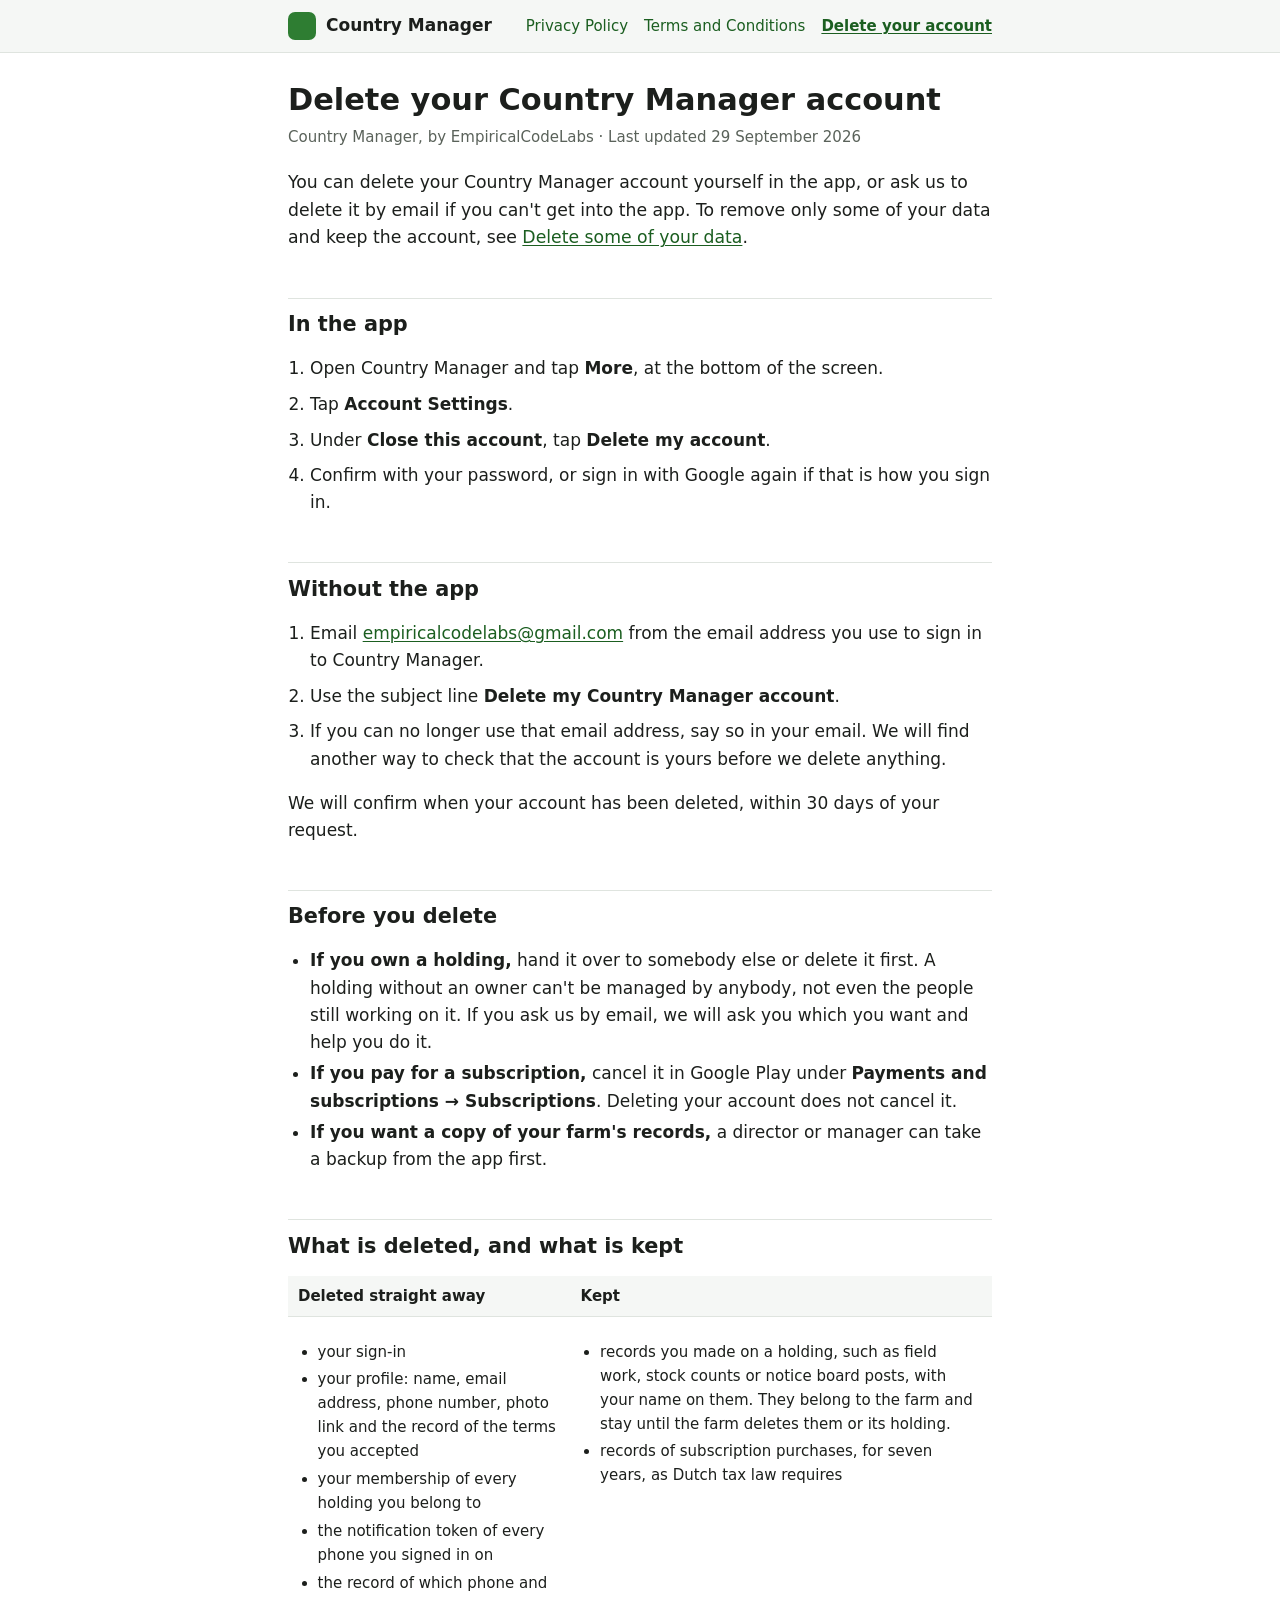
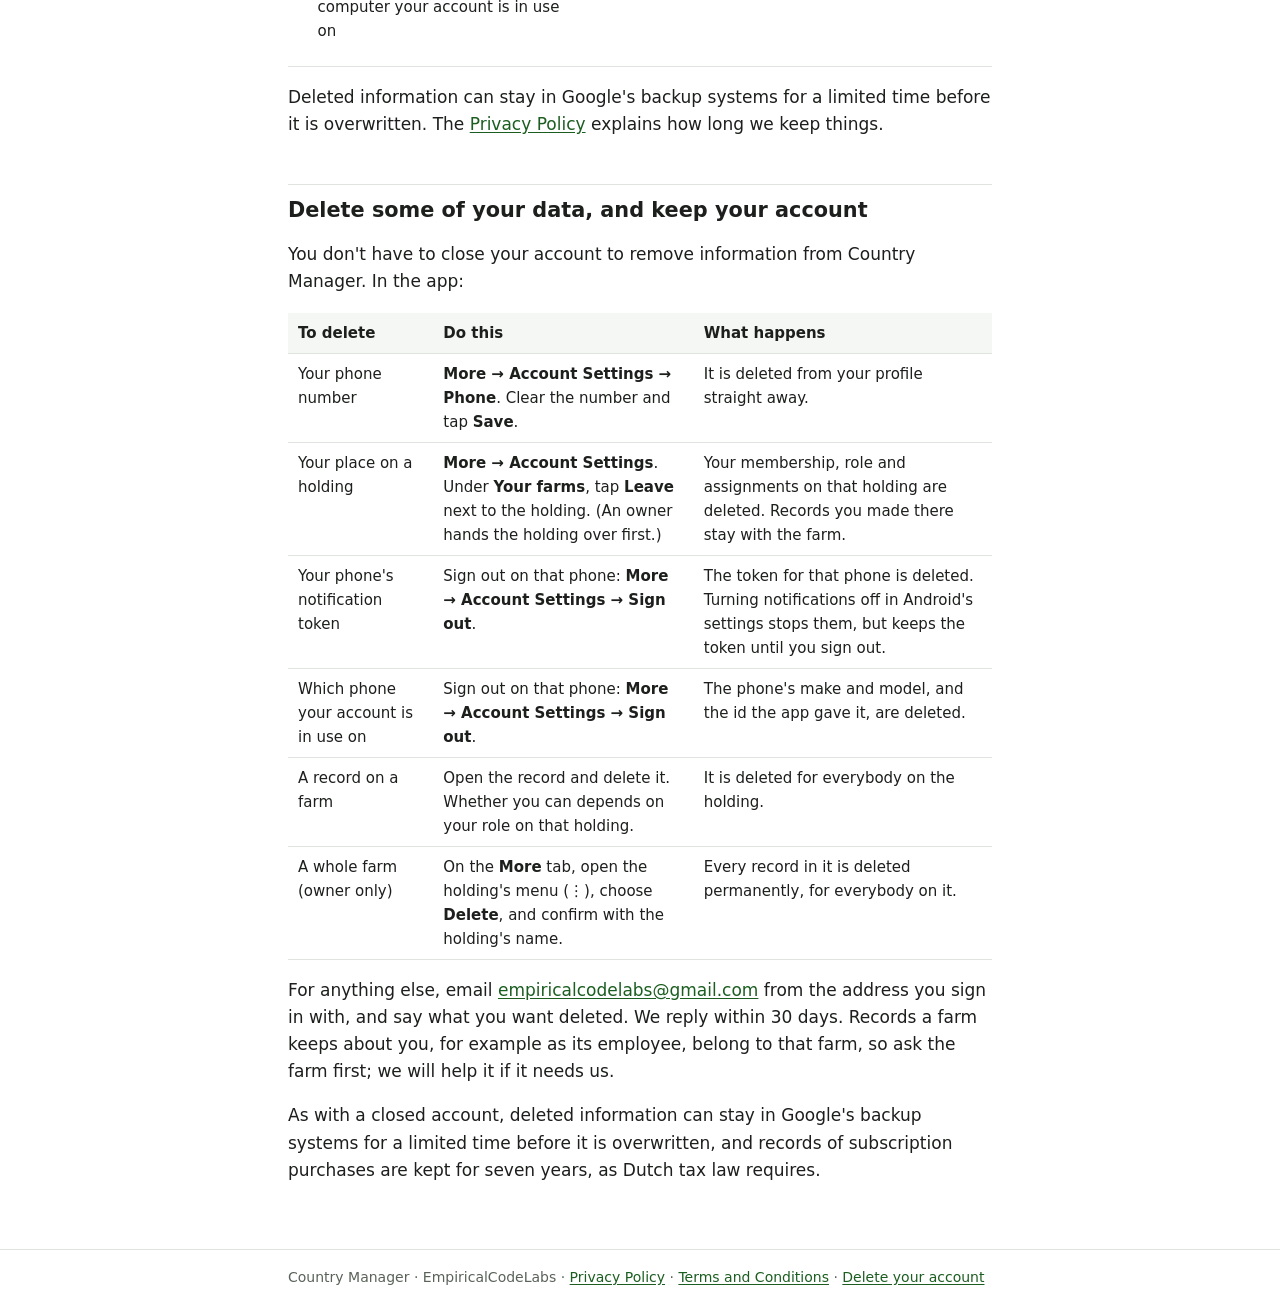
==== delete-account.html @ b35186d5 "One phone at a time: what is kept about the phone Privacy Policy (still Version 2026-09-29, which no" ====
<!doctype html>
<html lang="en-ZA">
<head>
  <meta charset="utf-8">
  <meta name="viewport" content="width=device-width, initial-scale=1">
  <title>Delete Country Manager Account</title>
  <meta name="description" content="How to delete your Country Manager account, or only some of your data, in the app or by email, and what is deleted and what is kept.">
  <link rel="stylesheet" href="style.css">
</head>
<body>

<header class="site-header">
  <div class="inner">
    <a class="brand" href="index.html"><span class="brand-mark" aria-hidden="true"></span>Country Manager</a>
    <nav class="site-nav" aria-label="Legal pages">
      <a href="privacy.html">Privacy Policy</a>
      <a href="terms.html">Terms and Conditions</a>
      <a href="delete-account.html" aria-current="page">Delete your account</a>
    </nav>
  </div>
</header>

<main>
  <h1>Delete your Country Manager account</h1>
  <p class="meta">Country Manager, by EmpiricalCodeLabs &middot; Last updated 29 September 2026</p>

  <p class="lede">You can delete your Country Manager account yourself in the app, or ask us to
  delete it by email if you can't get into the app. To remove only some of your data and keep
  the account, see <a href="#some-data">Delete some of your data</a>.</p>

  <h2 id="in-app">In the app</h2>
  <ol class="steps">
    <li>Open Country Manager and tap <strong>More</strong>, at the bottom of the screen.</li>
    <li>Tap <strong>Account Settings</strong>.</li>
    <li>Under <strong>Close this account</strong>, tap <strong>Delete my account</strong>.</li>
    <li>Confirm with your password, or sign in with Google again if that is how you sign in.</li>
  </ol>

  <h2 id="by-email">Without the app</h2>
  <ol class="steps">
    <li>Email <a href="mailto:empiricalcodelabs@gmail.com?subject=Delete%20my%20Country%20Manager%20account">empiricalcodelabs@gmail.com</a>
      from the email address you use to sign in to Country Manager.</li>
    <li>Use the subject line <strong>Delete my Country Manager account</strong>.</li>
    <li>If you can no longer use that email address, say so in your email. We will find another way
      to check that the account is yours before we delete anything.</li>
  </ol>
  <p>We will confirm when your account has been deleted, within 30 days of your request.</p>

  <h2 id="before">Before you delete</h2>
  <ul>
    <li><strong>If you own a holding,</strong> hand it over to somebody else or delete it first. A
      holding without an owner can't be managed by anybody, not even the people still working on
      it. If you ask us by email, we will ask you which you want and help you do it.</li>
    <li><strong>If you pay for a subscription,</strong> cancel it in Google Play under
      <strong>Payments and subscriptions &rarr; Subscriptions</strong>. Deleting your account does
      not cancel it.</li>
    <li><strong>If you want a copy of your farm's records,</strong> a director or manager can take a
      backup from the app first.</li>
  </ul>

  <h2 id="what">What is deleted, and what is kept</h2>
  <div class="table-wrap">
    <table>
      <thead><tr><th>Deleted straight away</th><th>Kept</th></tr></thead>
      <tbody>
        <tr>
          <td>
            <ul>
              <li>your sign-in</li>
              <li>your profile: name, email address, phone number, photo link and the record of
                the terms you accepted</li>
              <li>your membership of every holding you belong to</li>
              <li>the notification token of every phone you signed in on</li>
              <li>the record of which phone and computer your account is in use on</li>
            </ul>
          </td>
          <td>
            <ul>
              <li>records you made on a holding, such as field work, stock counts or notice board
                posts, with your name on them. They belong to the farm and stay until the farm
                deletes them or its holding.</li>
              <li>records of subscription purchases, for seven years, as Dutch tax law
                requires</li>
            </ul>
          </td>
        </tr>
      </tbody>
    </table>
  </div>
  <p>Deleted information can stay in Google's backup systems for a limited time before it is
  overwritten. The <a href="privacy.html#keep">Privacy Policy</a> explains how long we keep
  things.</p>

  <h2 id="some-data">Delete some of your data, and keep your account</h2>
  <p>You don't have to close your account to remove information from Country Manager. In the app:</p>
  <div class="table-wrap">
    <table>
      <thead><tr><th>To delete</th><th>Do this</th><th>What happens</th></tr></thead>
      <tbody>
        <tr>
          <td>Your phone number</td>
          <td><strong>More &rarr; Account Settings &rarr; Phone</strong>. Clear the number and tap
            <strong>Save</strong>.</td>
          <td>It is deleted from your profile straight away.</td>
        </tr>
        <tr>
          <td>Your place on a holding</td>
          <td><strong>More &rarr; Account Settings</strong>. Under <strong>Your farms</strong>, tap
            <strong>Leave</strong> next to the holding. (An owner hands the holding over first.)</td>
          <td>Your membership, role and assignments on that holding are deleted. Records you made
            there stay with the farm.</td>
        </tr>
        <tr>
          <td>Your phone's notification token</td>
          <td>Sign out on that phone: <strong>More &rarr; Account Settings &rarr; Sign
            out</strong>.</td>
          <td>The token for that phone is deleted. Turning notifications off in Android's settings
            stops them, but keeps the token until you sign out.</td>
        </tr>
        <tr>
          <td>Which phone your account is in use on</td>
          <td>Sign out on that phone: <strong>More &rarr; Account Settings &rarr; Sign
            out</strong>.</td>
          <td>The phone's make and model, and the id the app gave it, are deleted.</td>
        </tr>
        <tr>
          <td>A record on a farm</td>
          <td>Open the record and delete it. Whether you can depends on your role on that
            holding.</td>
          <td>It is deleted for everybody on the holding.</td>
        </tr>
        <tr>
          <td id="farm">A whole farm (owner only)</td>
          <td>On the <strong>More</strong> tab, open the holding's menu (&#8942;), choose
            <strong>Delete</strong>, and confirm with the holding's name.</td>
          <td>Every record in it is deleted permanently, for everybody on it.</td>
        </tr>
      </tbody>
    </table>
  </div>
  <p>For anything else, email
  <a href="mailto:empiricalcodelabs@gmail.com?subject=Delete%20some%20of%20my%20Country%20Manager%20data">empiricalcodelabs@gmail.com</a>
  from the address you sign in with, and say what you want deleted. We reply within 30 days.
  Records a farm keeps about you, for example as its employee, belong to that farm, so ask the
  farm first; we will help it if it needs us.</p>
  <p>As with a closed account, deleted information can stay in Google's backup systems for a
  limited time before it is overwritten, and records of subscription purchases are kept for seven
  years, as Dutch tax law requires.</p>
</main>

<footer class="site-footer">
  <div class="inner">
    Country Manager &middot; EmpiricalCodeLabs &middot;
    <a href="privacy.html">Privacy Policy</a> &middot;
    <a href="terms.html">Terms and Conditions</a> &middot;
    <a href="delete-account.html">Delete your account</a>
  </div>
</footer>

</body>
</html>
---- style.css ----
/* Shared by every page. Plain CSS, no build step: GitHub Pages serves this
   file as it stands. */

:root {
  --bg: #ffffff;
  --surface: #f5f7f5;
  --text: #1c1f1c;
  --muted: #5a625a;
  --rule: #dfe4df;
  --accent: #2e7d32;
  --accent-text: #1b5e20;
  --link: #1b5e20;
  --fill-bg: #fff3c4;
  --fill-text: #5c4400;
  --note-bg: #eef6ee;
  --note-rule: #2e7d32;
}

@media (prefers-color-scheme: dark) {
  :root:not([data-theme="light"]) {
    --bg: #121412;
    --surface: #1b1e1b;
    --text: #e4e8e4;
    --muted: #a3aca3;
    --rule: #2e332e;
    --accent: #66bb6a;
    --accent-text: #a5d6a7;
    --link: #a5d6a7;
    --fill-bg: #4a3b00;
    --fill-text: #ffe8a3;
    --note-bg: #1a261a;
    --note-rule: #66bb6a;
  }
}

:root[data-theme="dark"] {
  --bg: #121412;
  --surface: #1b1e1b;
  --text: #e4e8e4;
  --muted: #a3aca3;
  --rule: #2e332e;
  --accent: #66bb6a;
  --accent-text: #a5d6a7;
  --link: #a5d6a7;
  --fill-bg: #4a3b00;
  --fill-text: #ffe8a3;
  --note-bg: #1a261a;
  --note-rule: #66bb6a;
}

* { box-sizing: border-box; }

html { -webkit-text-size-adjust: 100%; }

body {
  margin: 0;
  background: var(--bg);
  color: var(--text);
  font-family: system-ui, -apple-system, "Segoe UI", Roboto, "Helvetica Neue", Arial, sans-serif;
  font-size: 17px;
  line-height: 1.6;
}

a { color: var(--link); text-underline-offset: 2px; }

.site-header {
  border-bottom: 1px solid var(--rule);
  background: var(--surface);
}

.site-header .inner,
main,
.site-footer .inner {
  max-width: 46rem;
  margin: 0 auto;
  padding-left: 16px;
  padding-right: 16px;
}

.site-header .inner {
  display: flex;
  flex-wrap: wrap;
  align-items: center;
  justify-content: space-between;
  gap: 8px 20px;
  padding-top: 12px;
  padding-bottom: 12px;
}

.brand {
  display: flex;
  align-items: center;
  gap: 10px;
  font-weight: 700;
  color: var(--text);
  text-decoration: none;
}

.brand-mark {
  display: inline-block;
  width: 28px;
  height: 28px;
  border-radius: 7px;
  background: var(--accent);
}

.site-nav {
  display: flex;
  flex-wrap: wrap;
  gap: 4px 16px;
  font-size: 15px;
}

.site-nav a { text-decoration: none; }
.site-nav a[aria-current="page"] {
  font-weight: 700;
  text-decoration: underline;
}

main { padding-top: 28px; padding-bottom: 48px; }

h1 {
  font-size: 1.9rem;
  line-height: 1.25;
  margin: 0 0 6px;
}

h2 {
  font-size: 1.3rem;
  line-height: 1.3;
  margin: 2.2em 0 0.5em;
  padding-top: 0.6em;
  border-top: 1px solid var(--rule);
}

h3 {
  font-size: 1.05rem;
  margin: 1.6em 0 0.4em;
}

.meta {
  color: var(--muted);
  font-size: 15px;
  margin: 0 0 20px;
}

.lede { font-size: 1.08rem; }

ul, ol { padding-left: 1.3em; }
li { margin: 0.25em 0; }

.toc {
  background: var(--surface);
  border: 1px solid var(--rule);
  border-radius: 10px;
  padding: 14px 18px;
  margin: 24px 0;
  font-size: 15px;
}

.toc strong { display: block; margin-bottom: 4px; }
.toc ol { margin: 0; }

.note {
  background: var(--note-bg);
  border-left: 4px solid var(--note-rule);
  border-radius: 0 8px 8px 0;
  padding: 12px 16px;
  margin: 18px 0;
}

.note p:first-child { margin-top: 0; }
.note p:last-child { margin-bottom: 0; }

/* Something the publisher still has to fill in. Loud on purpose, so a page
   published before it is finished is obviously unfinished. */
.fill {
  background: var(--fill-bg);
  color: var(--fill-text);
  padding: 0 4px;
  border-radius: 3px;
  font-weight: 600;
}

.table-wrap {
  overflow-x: auto;
  margin: 16px 0;
}

table {
  border-collapse: collapse;
  width: 100%;
  font-size: 15px;
}

th, td {
  text-align: left;
  vertical-align: top;
  padding: 8px 10px;
  border-bottom: 1px solid var(--rule);
}

th { background: var(--surface); font-weight: 600; }

dl.details {
  display: grid;
  grid-template-columns: max-content 1fr;
  gap: 6px 18px;
  background: var(--surface);
  border: 1px solid var(--rule);
  border-radius: 10px;
  padding: 14px 18px;
}

dl.details dt { font-weight: 600; }
dl.details dd { margin: 0; overflow-wrap: anywhere; }

/* Our own name and address: there because the law asks for them, not
   something the page should point at. Plain text, no box. */
dl.details.plain {
  background: none;
  border: 0;
  border-radius: 0;
  padding: 0;
  gap: 2px 14px;
  font-size: 0.9em;
  color: var(--muted);
}

dl.details.plain dt { font-weight: 400; }

@media (max-width: 520px) {
  body { font-size: 16px; }
  h1 { font-size: 1.6rem; }
  dl.details { grid-template-columns: 1fr; gap: 2px; }
  dl.details dd { margin-bottom: 8px; }
}

.cards {
  display: grid;
  gap: 14px;
  margin: 24px 0;
}

.card {
  display: block;
  border: 1px solid var(--rule);
  border-radius: 12px;
  padding: 16px 18px;
  text-decoration: none;
  color: var(--text);
  background: var(--surface);
}

.card:hover { border-color: var(--accent); }
.card strong { display: block; color: var(--accent-text); font-size: 1.1rem; }
.card span { color: var(--muted); font-size: 15px; }

.steps li { margin: 0.5em 0; }

.site-footer {
  border-top: 1px solid var(--rule);
  color: var(--muted);
  font-size: 14px;
}

.site-footer .inner { padding-top: 16px; padding-bottom: 24px; }
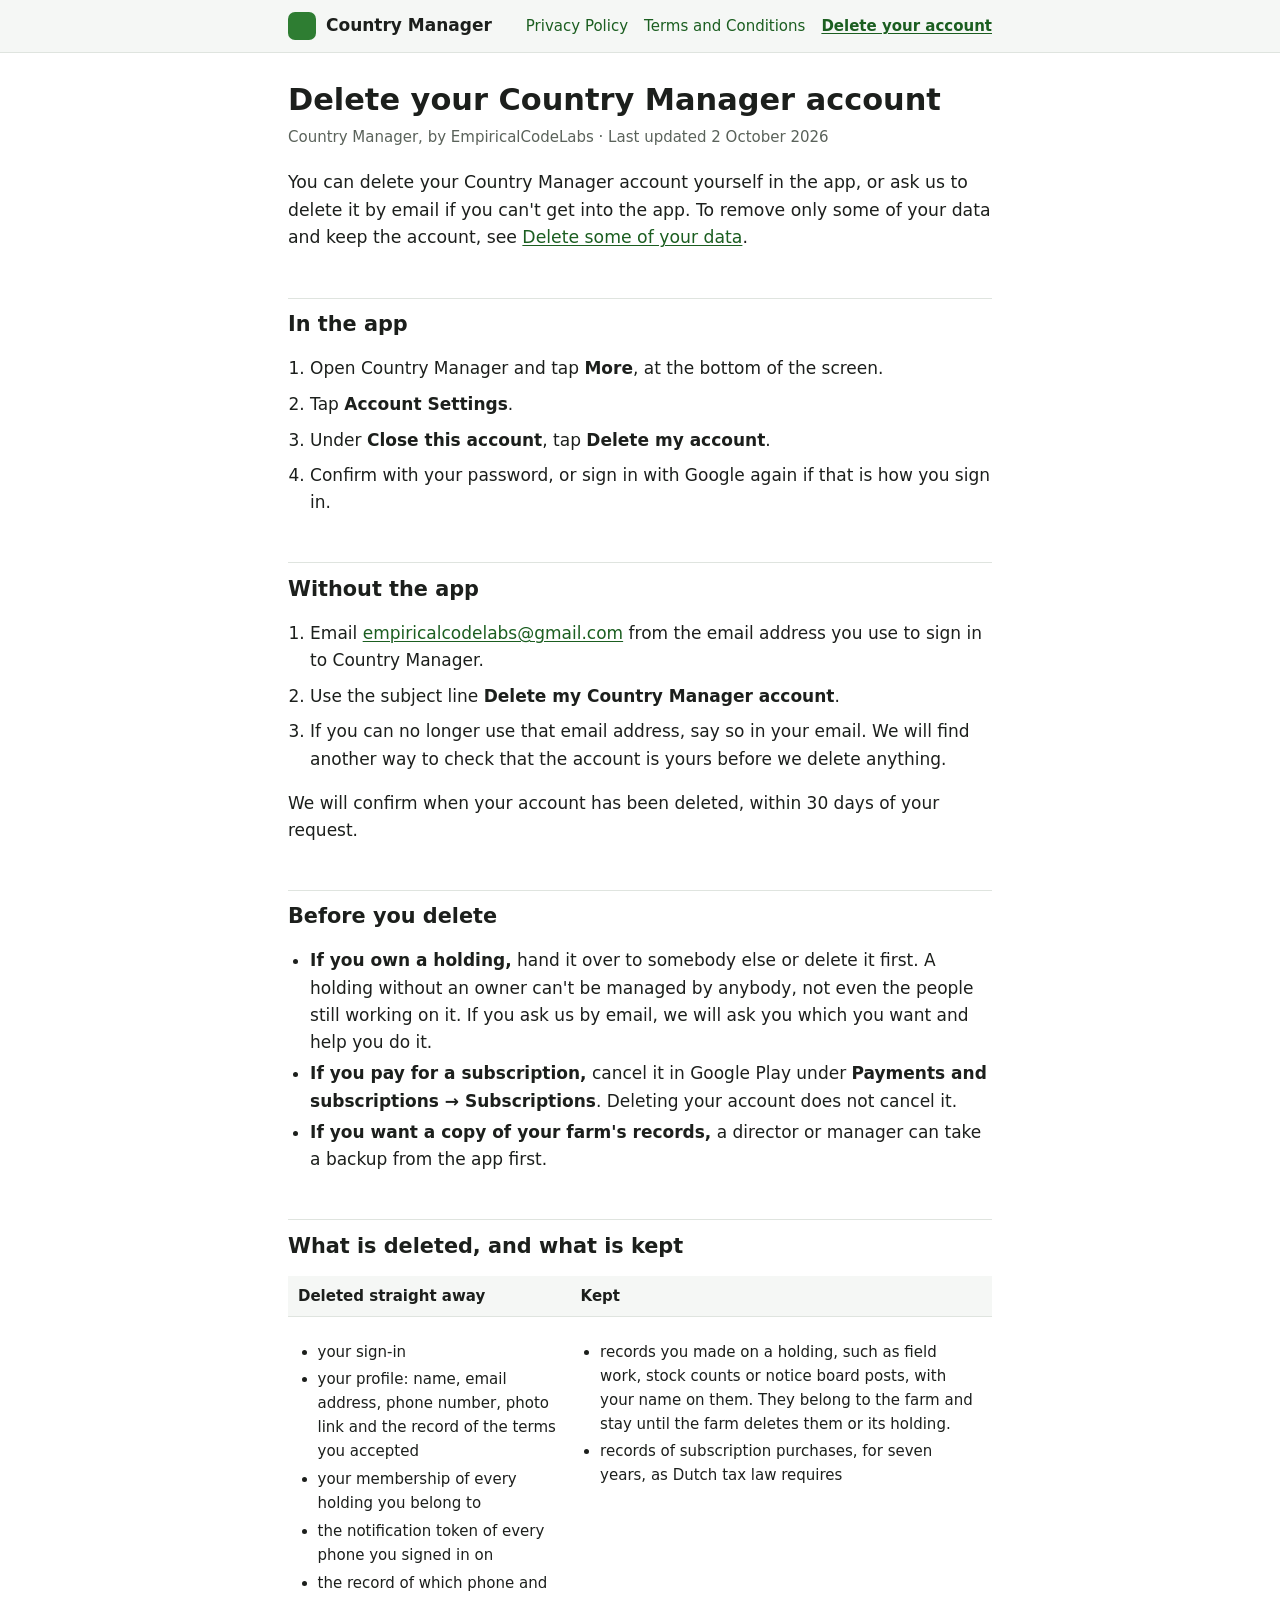
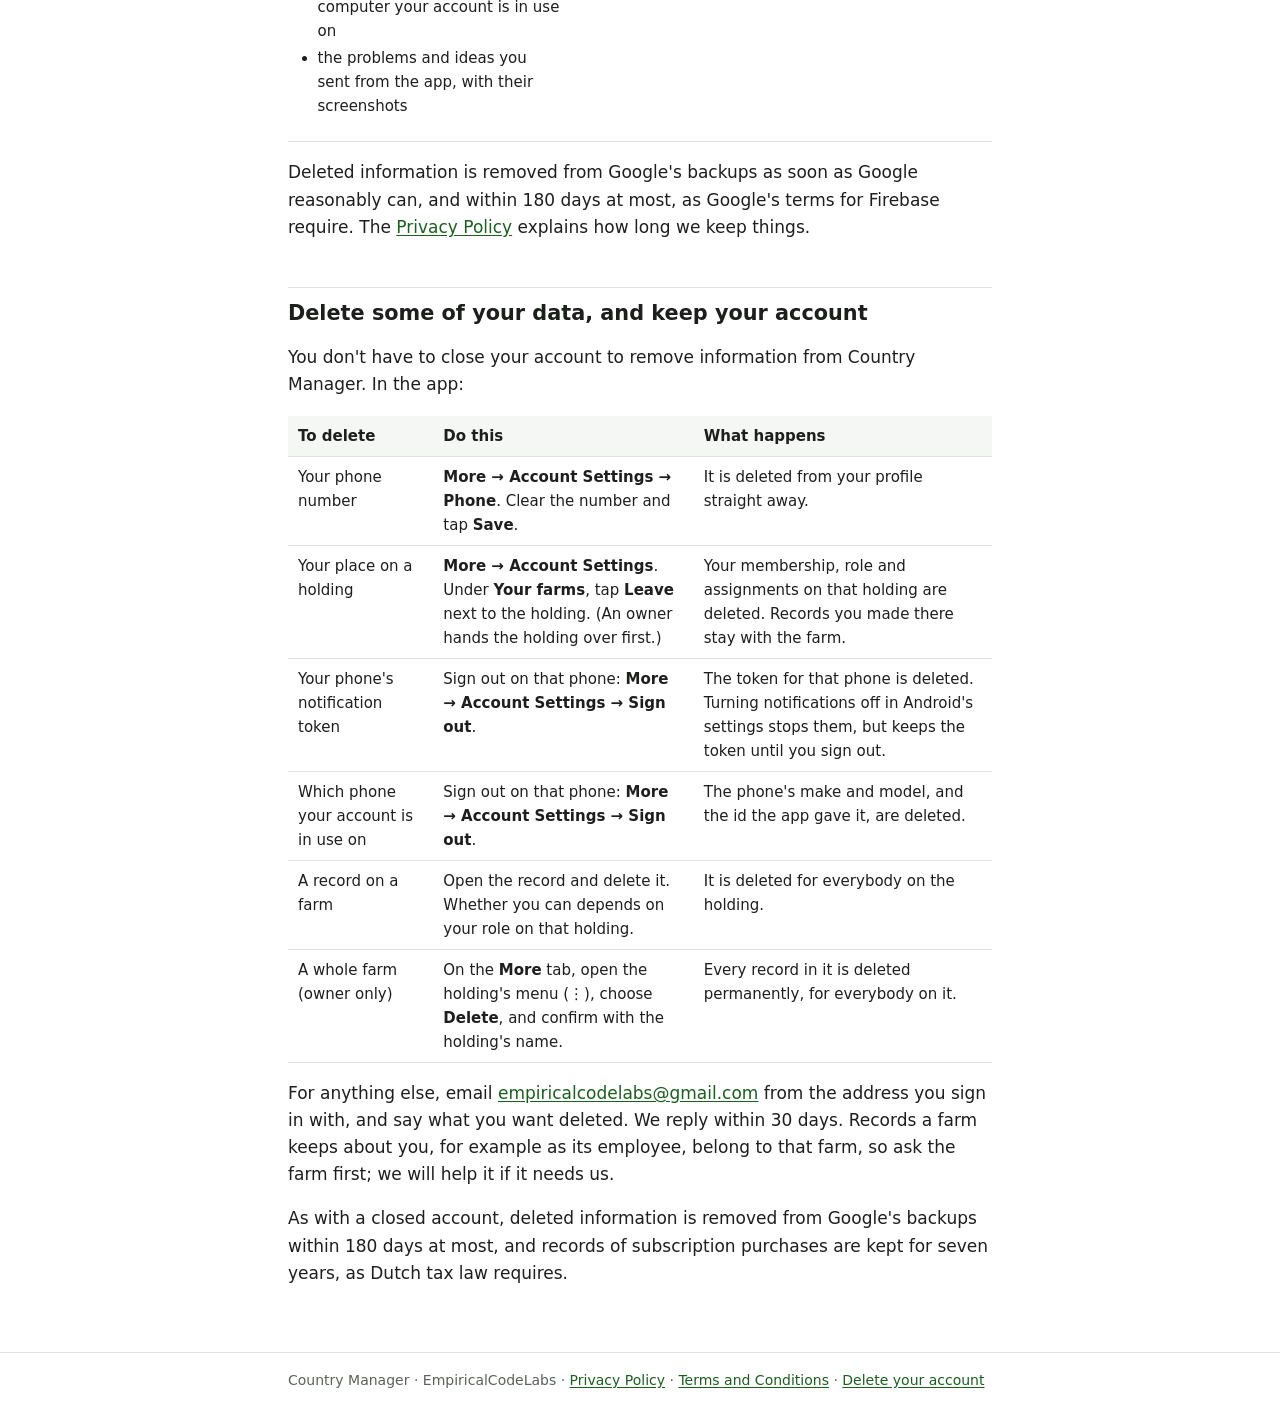
==== commit c4ac7f95: "Problem reports, every kind of notification, the backup period, location Privacy Version 2026-10-02," ====
--- a/delete-account.html
+++ b/delete-account.html
@@ -22,7 +22,7 @@
 
 <main>
   <h1>Delete your Country Manager account</h1>
-  <p class="meta">Country Manager, by EmpiricalCodeLabs &middot; Last updated 29 September 2026</p>
+  <p class="meta">Country Manager, by EmpiricalCodeLabs &middot; Last updated 2 October 2026</p>
 
   <p class="lede">You can delete your Country Manager account yourself in the app, or ask us to
   delete it by email if you can't get into the app. To remove only some of your data and keep
@@ -72,6 +72,7 @@
               <li>your membership of every holding you belong to</li>
               <li>the notification token of every phone you signed in on</li>
               <li>the record of which phone and computer your account is in use on</li>
+              <li>the problems and ideas you sent from the app, with their screenshots</li>
             </ul>
           </td>
           <td>
@@ -87,9 +88,9 @@
       </tbody>
     </table>
   </div>
-  <p>Deleted information can stay in Google's backup systems for a limited time before it is
-  overwritten. The <a href="privacy.html#keep">Privacy Policy</a> explains how long we keep
-  things.</p>
+  <p>Deleted information is removed from Google's backups as soon as Google reasonably can, and
+  within 180 days at most, as Google's terms for Firebase require. The
+  <a href="privacy.html#keep">Privacy Policy</a> explains how long we keep things.</p>
 
   <h2 id="some-data">Delete some of your data, and keep your account</h2>
   <p>You don't have to close your account to remove information from Country Manager. In the app:</p>
@@ -143,9 +144,9 @@
   from the address you sign in with, and say what you want deleted. We reply within 30 days.
   Records a farm keeps about you, for example as its employee, belong to that farm, so ask the
   farm first; we will help it if it needs us.</p>
-  <p>As with a closed account, deleted information can stay in Google's backup systems for a
-  limited time before it is overwritten, and records of subscription purchases are kept for seven
-  years, as Dutch tax law requires.</p>
+  <p>As with a closed account, deleted information is removed from Google's backups within 180
+  days at most, and records of subscription purchases are kept for seven years, as Dutch tax law
+  requires.</p>
 </main>
 
 <footer class="site-footer">
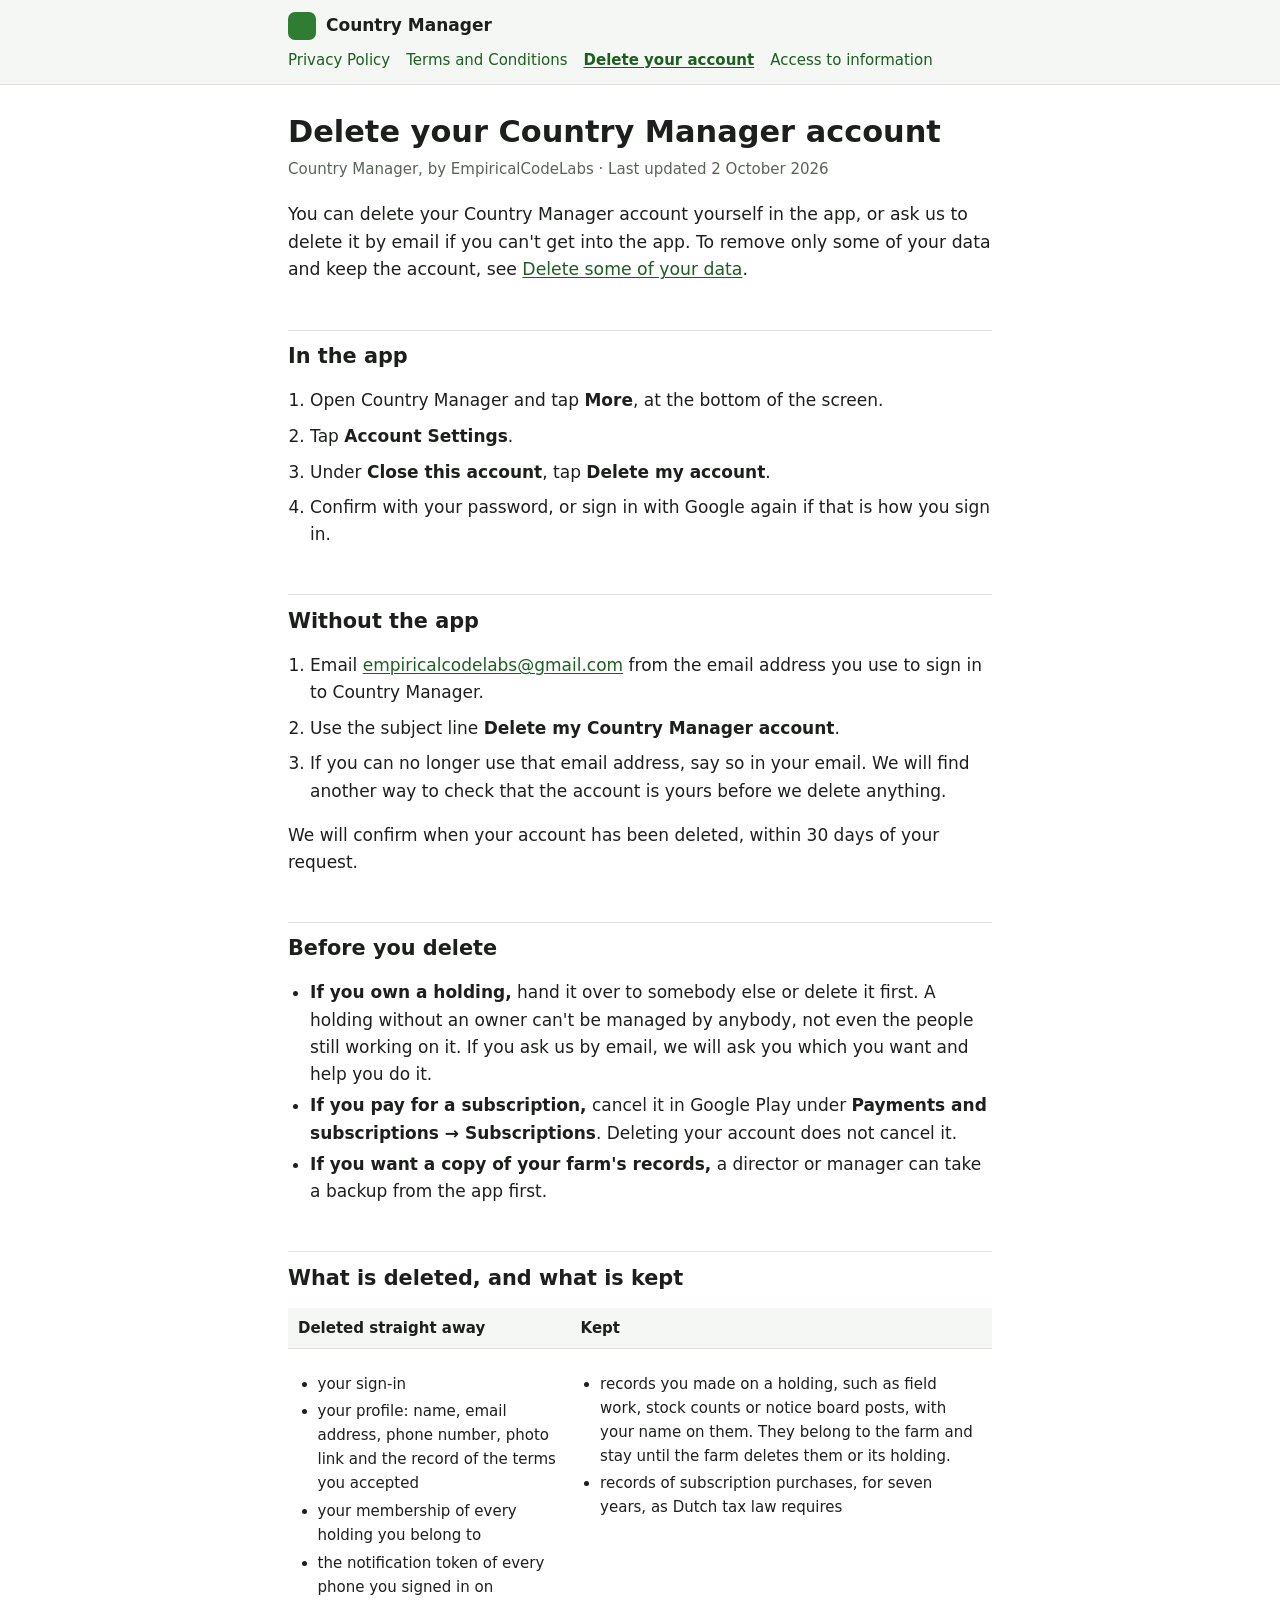
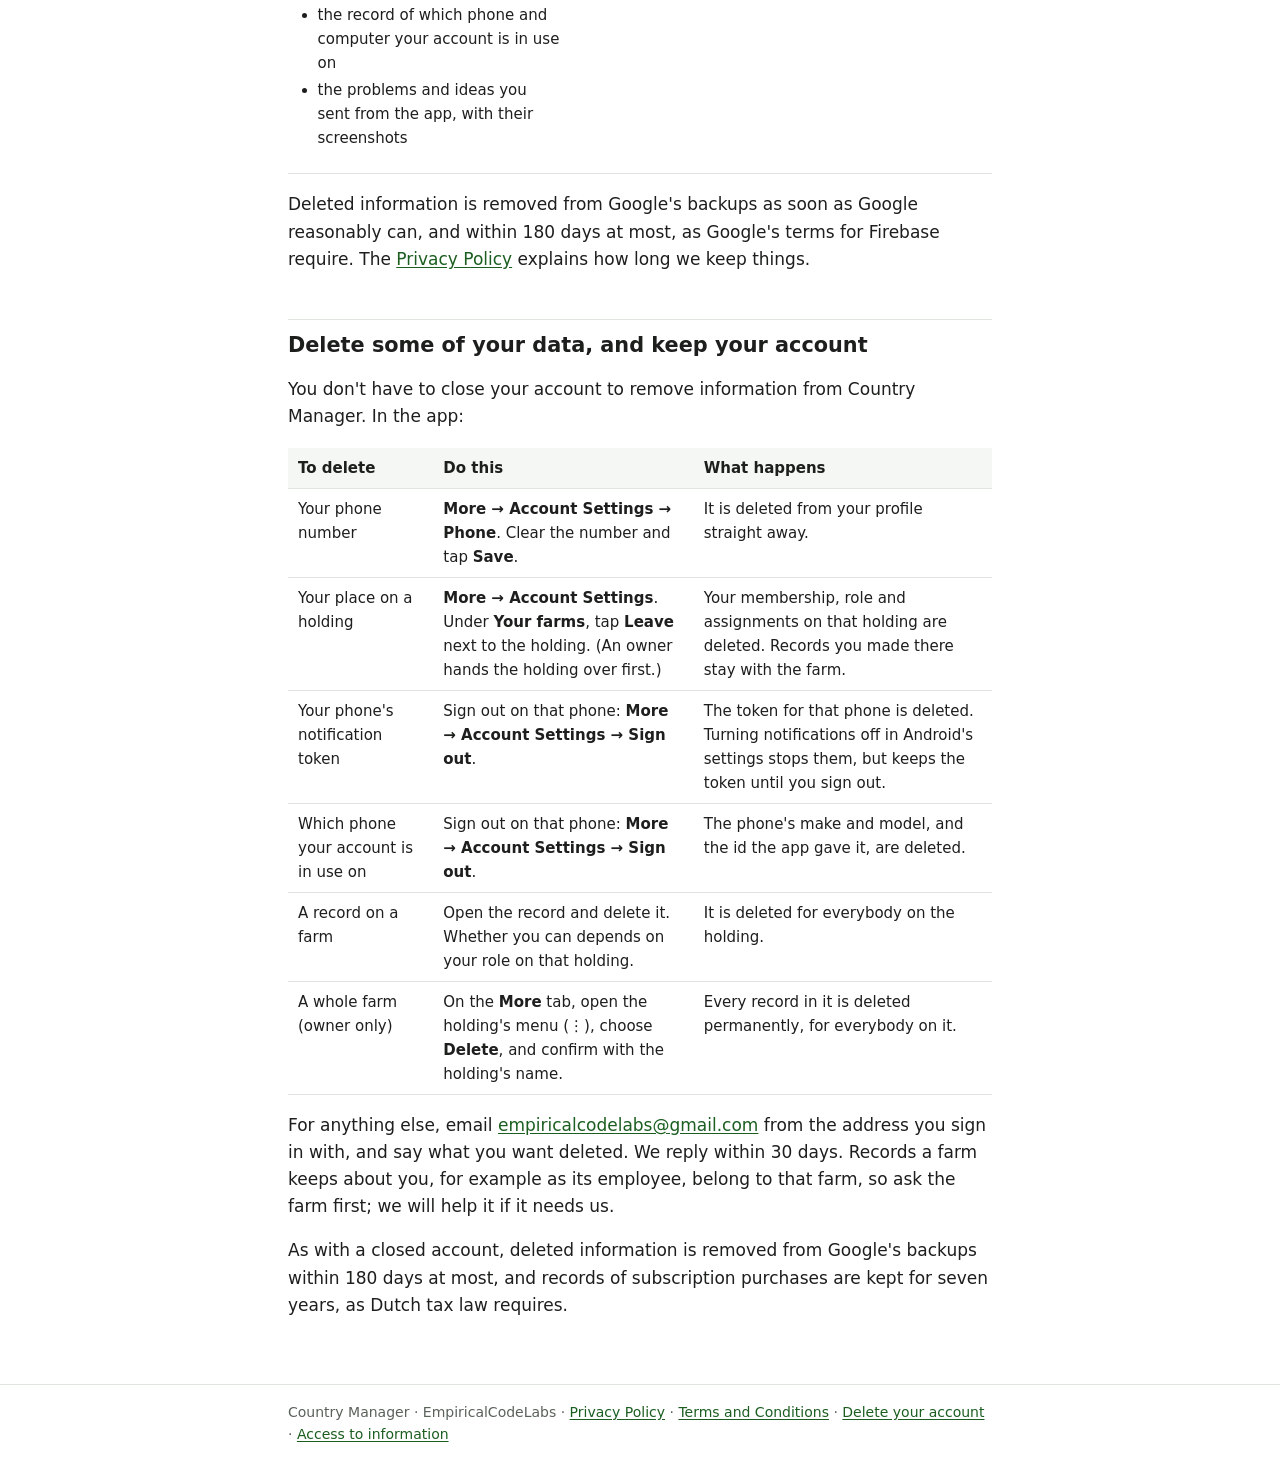
==== commit 65f7ce4c: "Access to information: the PAIA manual published; terms and privacy Version 2026-10-10 paia-manual.h" ====
--- a/delete-account.html
+++ b/delete-account.html
@@ -16,6 +16,7 @@
       <a href="privacy.html">Privacy Policy</a>
       <a href="terms.html">Terms and Conditions</a>
       <a href="delete-account.html" aria-current="page">Delete your account</a>
+      <a href="paia-manual.html">Access to information</a>
     </nav>
   </div>
 </header>
@@ -154,7 +155,8 @@
     Country Manager &middot; EmpiricalCodeLabs &middot;
     <a href="privacy.html">Privacy Policy</a> &middot;
     <a href="terms.html">Terms and Conditions</a> &middot;
-    <a href="delete-account.html">Delete your account</a>
+    <a href="delete-account.html">Delete your account</a> &middot;
+    <a href="paia-manual.html">Access to information</a>
   </div>
 </footer>
 
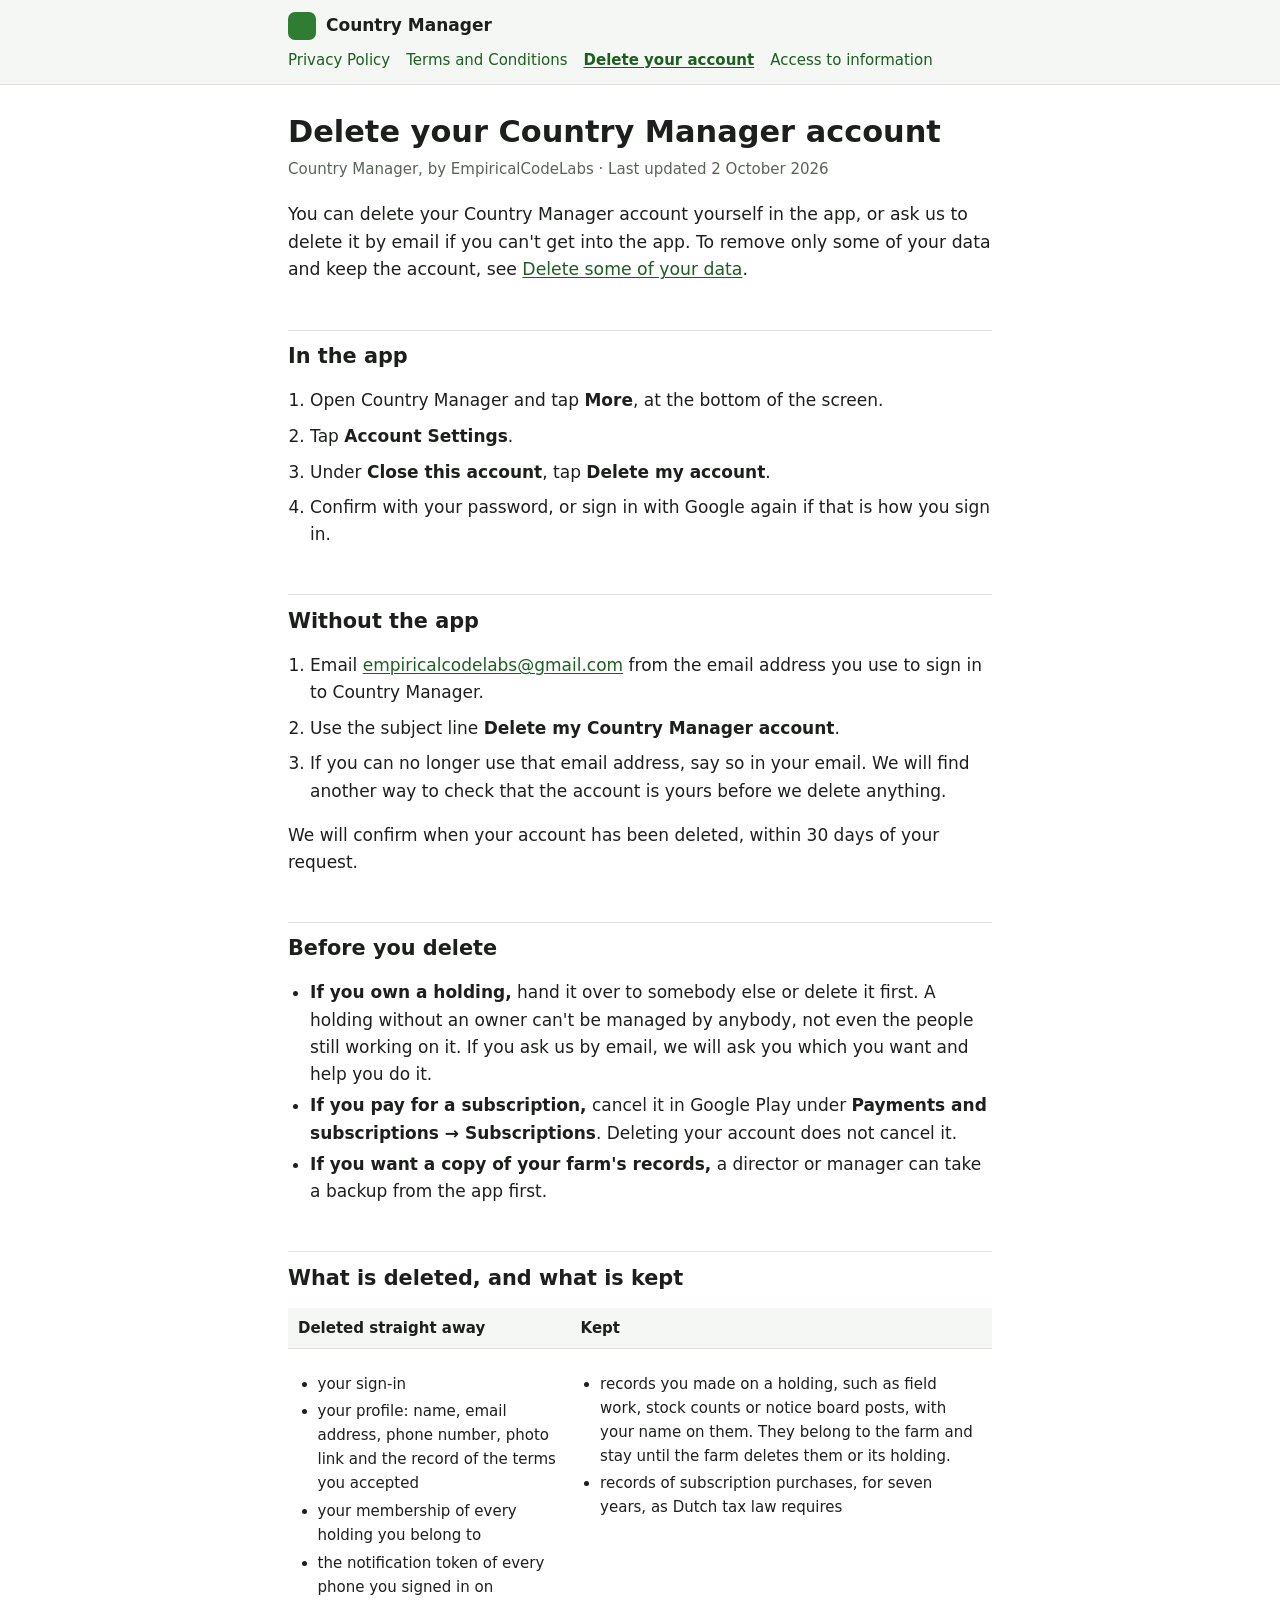
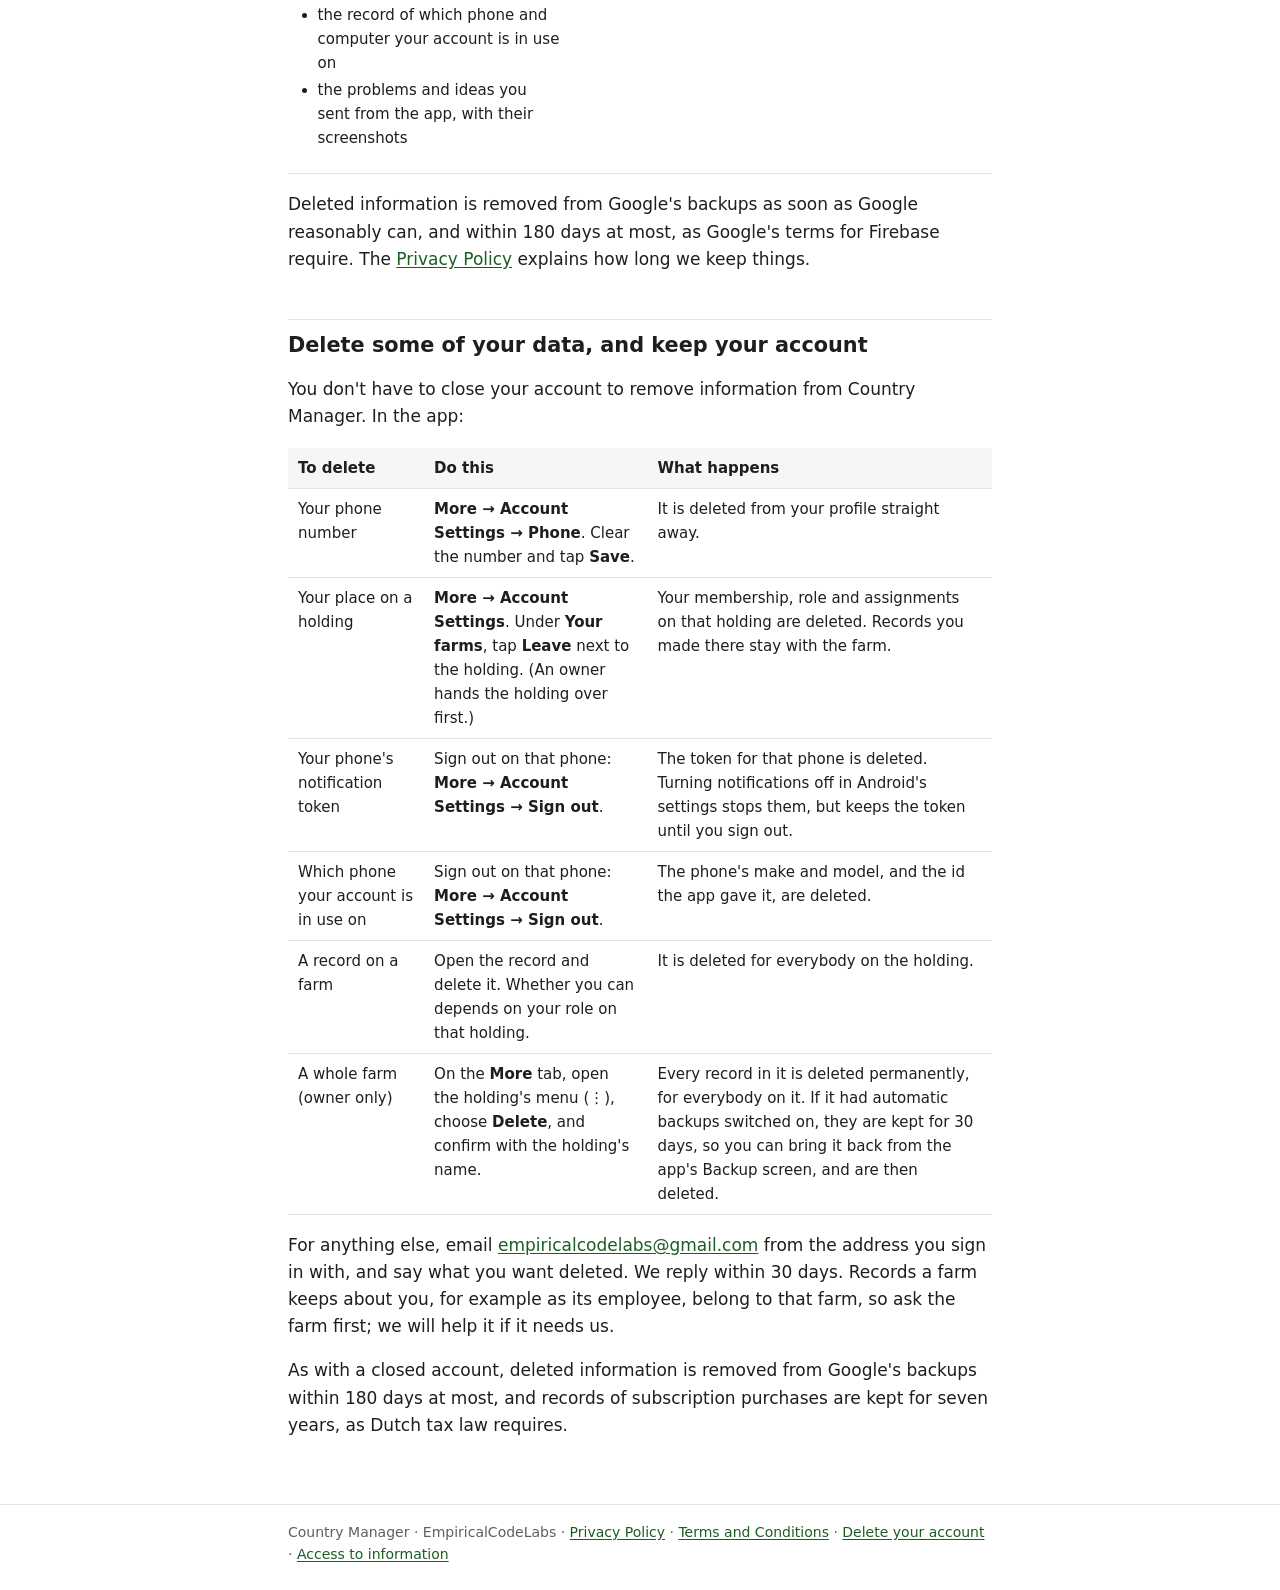
==== commit e990d841: "Locked backups and automatic backups: privacy and terms Version 2026-10-11 Privacy: In short, 3.6 (a" ====
--- a/delete-account.html
+++ b/delete-account.html
@@ -135,7 +135,9 @@
           <td id="farm">A whole farm (owner only)</td>
           <td>On the <strong>More</strong> tab, open the holding's menu (&#8942;), choose
             <strong>Delete</strong>, and confirm with the holding's name.</td>
-          <td>Every record in it is deleted permanently, for everybody on it.</td>
+          <td>Every record in it is deleted permanently, for everybody on it. If it had automatic
+            backups switched on, they are kept for 30 days, so you can bring it back from the
+            app's Backup screen, and are then deleted.</td>
         </tr>
       </tbody>
     </table>
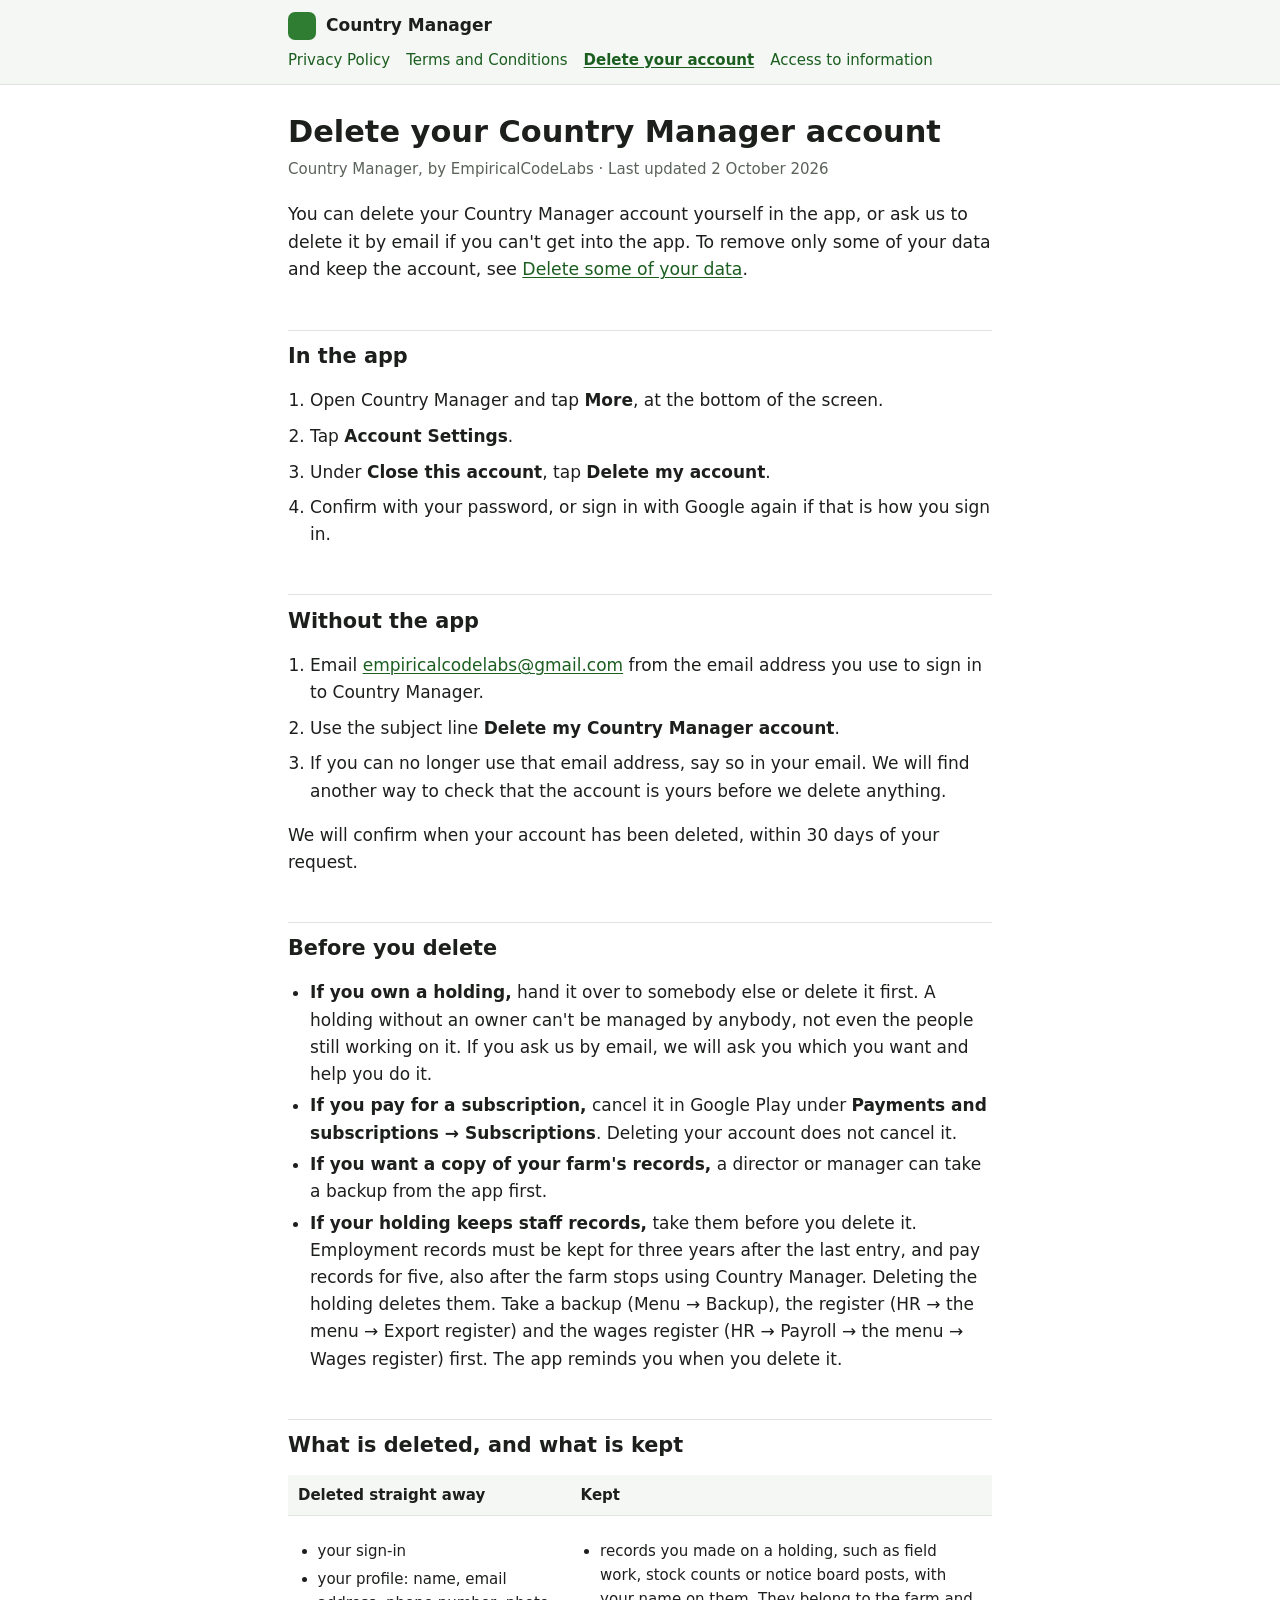
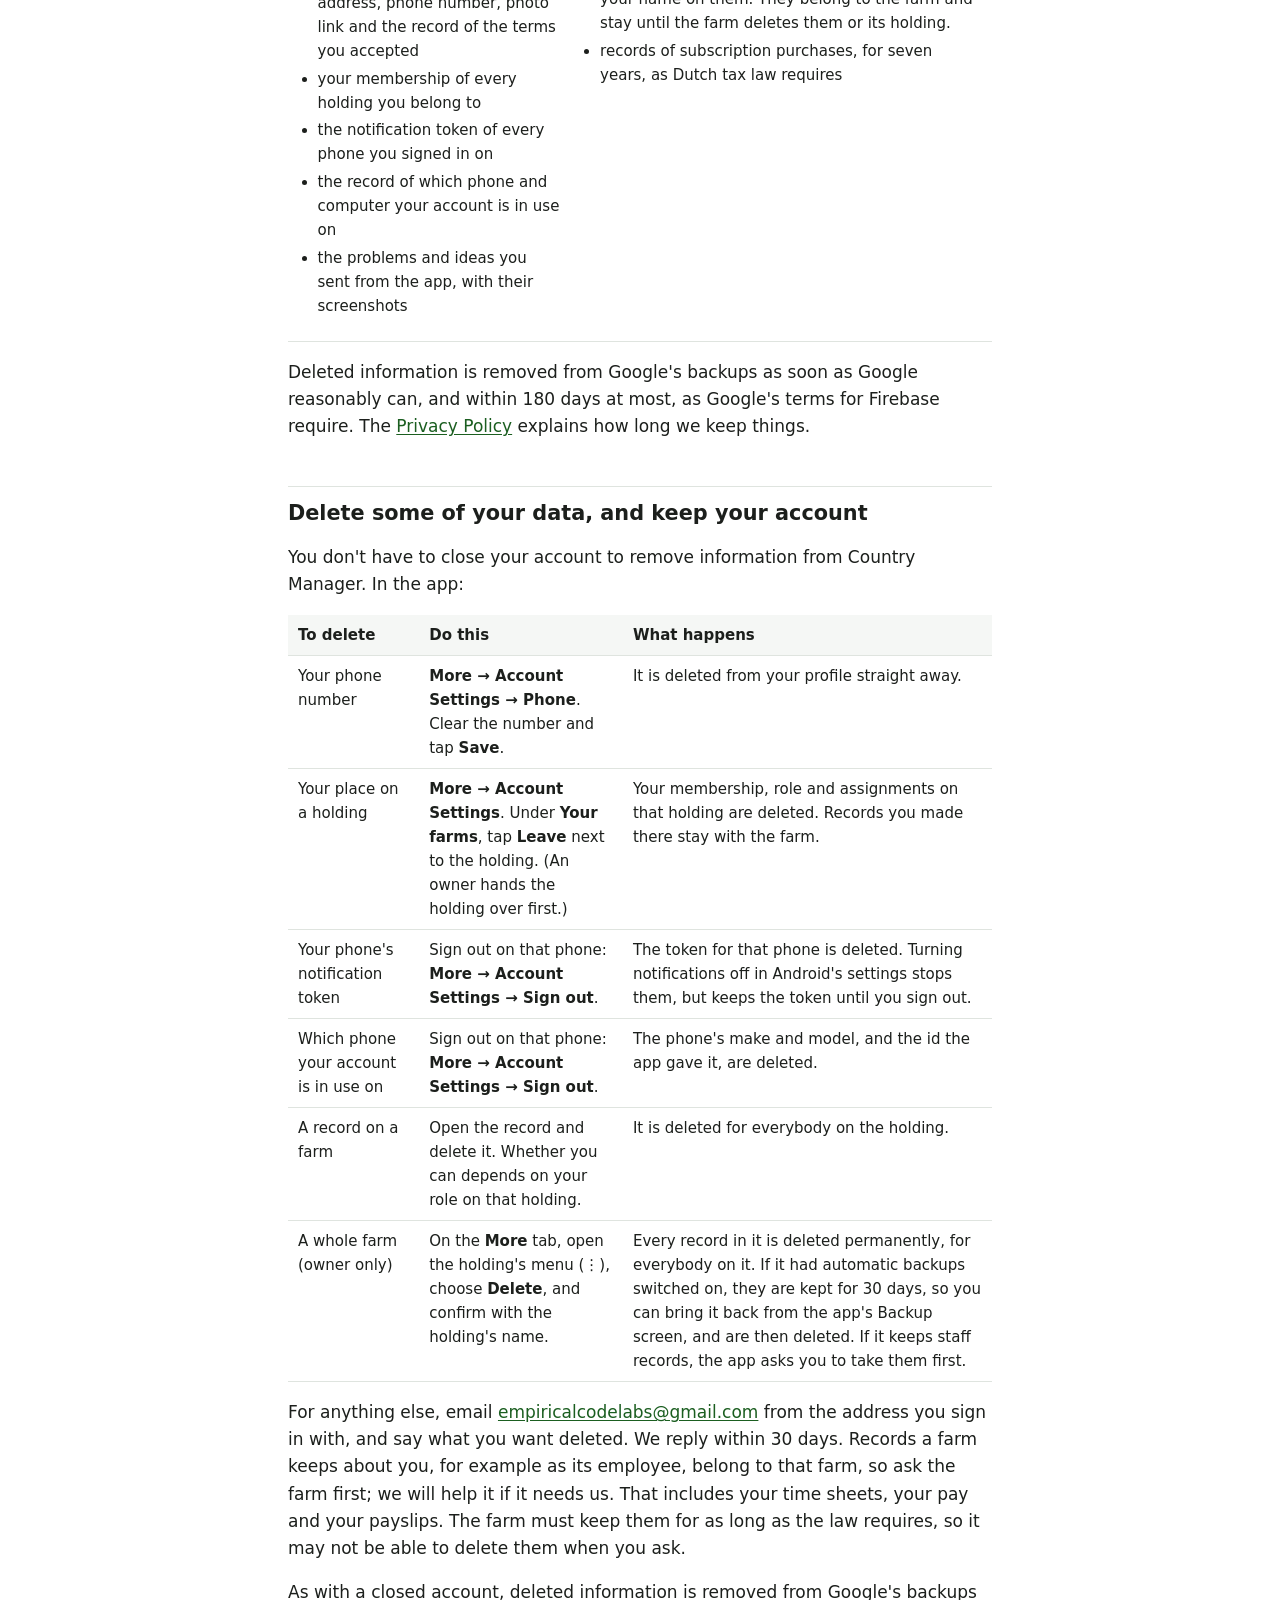
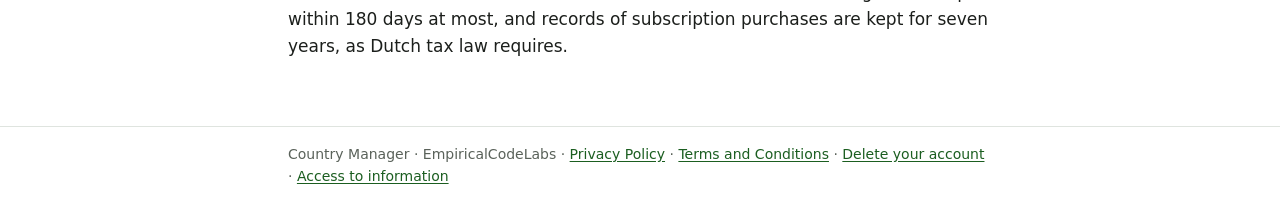
==== commit 7df15476: "HR: employment records, time sheets and pay (terms 10.1, privacy 3.4); Version 2026-10-14 The HR sec" ====
--- a/delete-account.html
+++ b/delete-account.html
@@ -57,6 +57,12 @@
       not cancel it.</li>
     <li><strong>If you want a copy of your farm's records,</strong> a director or manager can take a
       backup from the app first.</li>
+    <li><strong>If your holding keeps staff records,</strong> take them before you delete it.
+      Employment records must be kept for three years after the last entry, and pay records for
+      five, also after the farm stops using Country Manager. Deleting the holding deletes them.
+      Take a backup (Menu &rarr; Backup), the register (HR &rarr; the menu &rarr; Export register)
+      and the wages register (HR &rarr; Payroll &rarr; the menu &rarr; Wages register) first. The
+      app reminds you when you delete it.</li>
   </ul>
 
   <h2 id="what">What is deleted, and what is kept</h2>
@@ -137,7 +143,8 @@
             <strong>Delete</strong>, and confirm with the holding's name.</td>
           <td>Every record in it is deleted permanently, for everybody on it. If it had automatic
             backups switched on, they are kept for 30 days, so you can bring it back from the
-            app's Backup screen, and are then deleted.</td>
+            app's Backup screen, and are then deleted. If it keeps staff records, the app asks
+            you to take them first.</td>
         </tr>
       </tbody>
     </table>
@@ -146,7 +153,9 @@
   <a href="mailto:empiricalcodelabs@gmail.com?subject=Delete%20some%20of%20my%20Country%20Manager%20data">empiricalcodelabs@gmail.com</a>
   from the address you sign in with, and say what you want deleted. We reply within 30 days.
   Records a farm keeps about you, for example as its employee, belong to that farm, so ask the
-  farm first; we will help it if it needs us.</p>
+  farm first; we will help it if it needs us. That includes your time sheets, your pay and your
+  payslips. The farm must keep them for as long as the law requires, so it may not be able to
+  delete them when you ask.</p>
   <p>As with a closed account, deleted information is removed from Google's backups within 180
   days at most, and records of subscription purchases are kept for seven years, as Dutch tax law
   requires.</p>
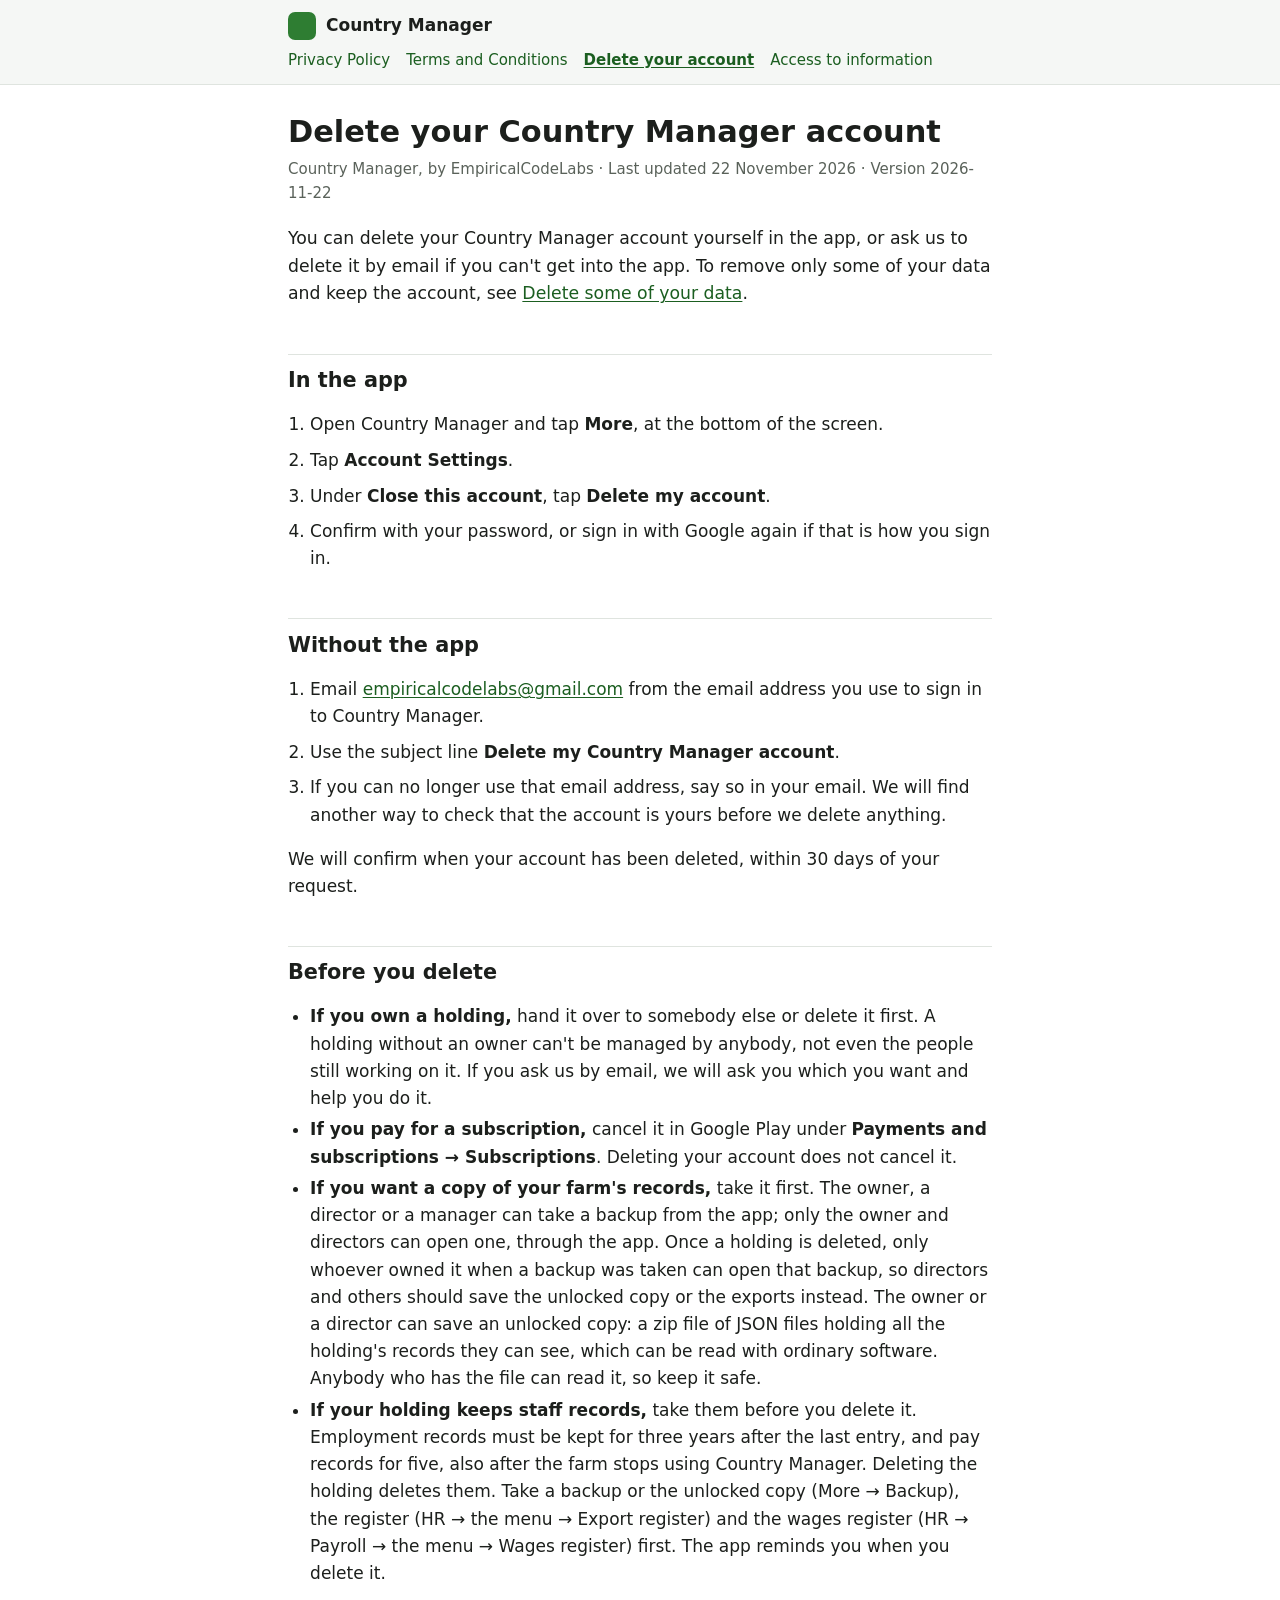
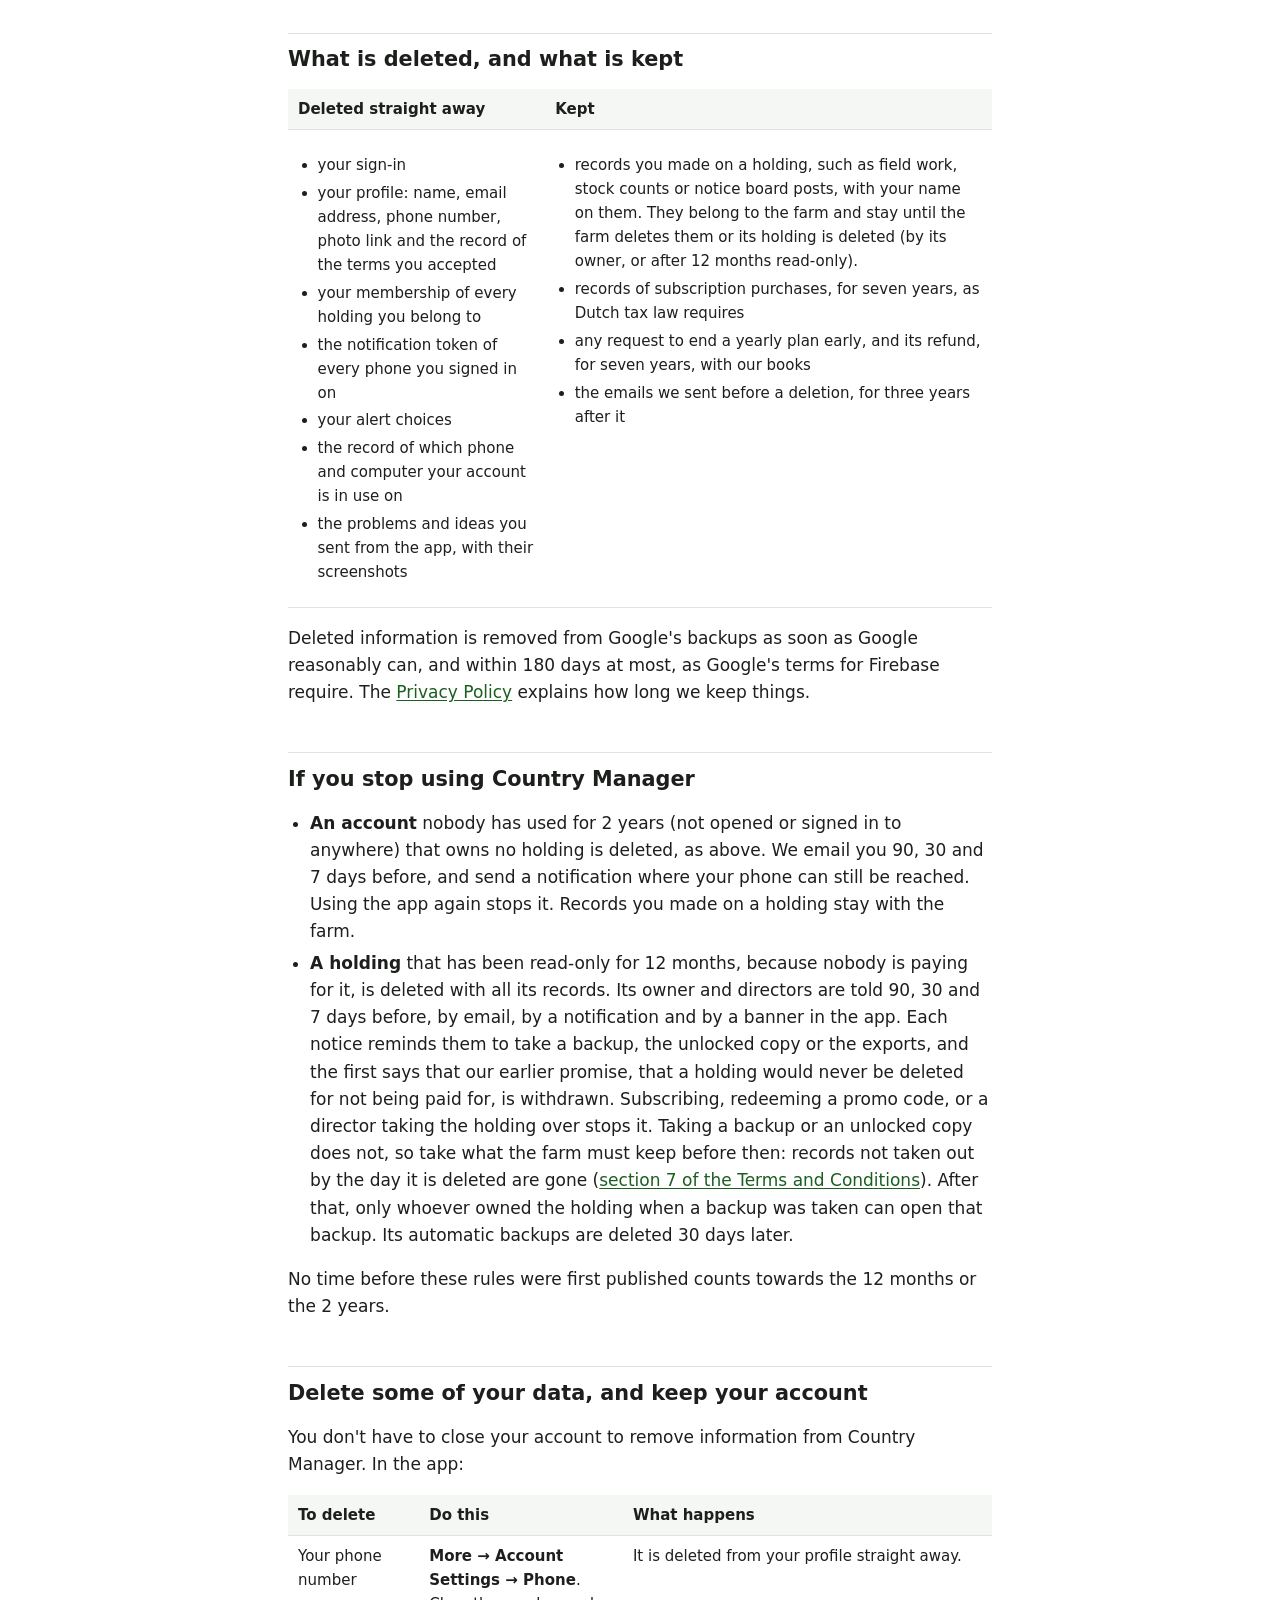
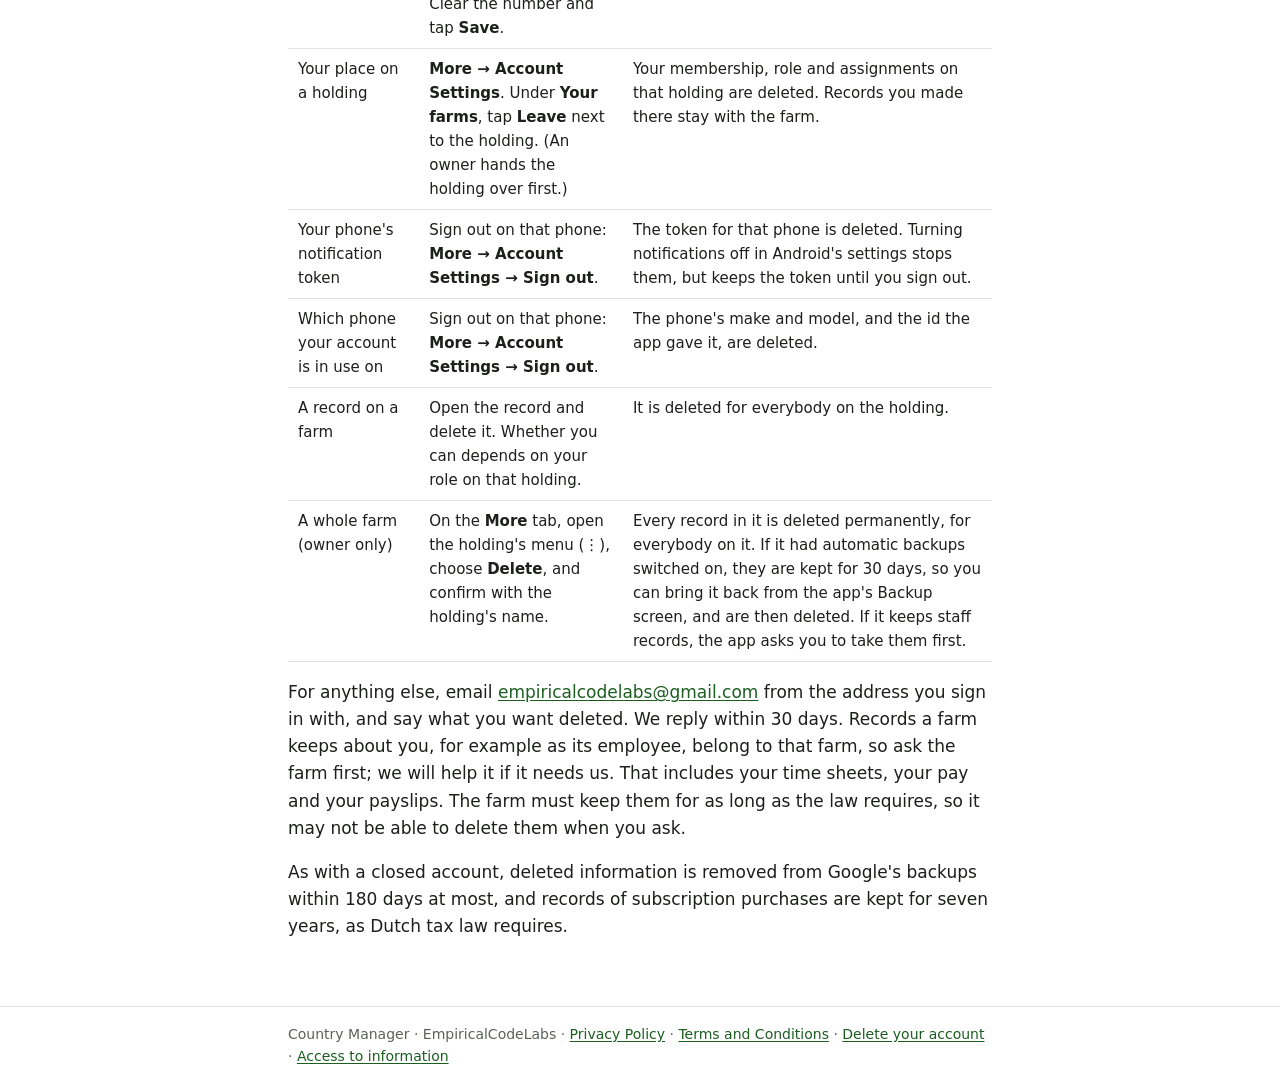
==== commit 658334d7: "Drafts, Version 2026-11-22: the gaps found against Farm Insight closed (not published) Terms, privac" ====
--- a/delete-account.html
+++ b/delete-account.html
@@ -23,7 +23,7 @@
 
 <main>
   <h1>Delete your Country Manager account</h1>
-  <p class="meta">Country Manager, by EmpiricalCodeLabs &middot; Last updated 2 October 2026</p>
+  <p class="meta">Country Manager, by EmpiricalCodeLabs &middot; Last updated 22 November 2026 &middot; Version 2026-11-22</p>
 
   <p class="lede">You can delete your Country Manager account yourself in the app, or ask us to
   delete it by email if you can't get into the app. To remove only some of your data and keep
@@ -55,14 +55,19 @@
     <li><strong>If you pay for a subscription,</strong> cancel it in Google Play under
       <strong>Payments and subscriptions &rarr; Subscriptions</strong>. Deleting your account does
       not cancel it.</li>
-    <li><strong>If you want a copy of your farm's records,</strong> a director or manager can take a
-      backup from the app first.</li>
+    <li><strong>If you want a copy of your farm's records,</strong> take it first. The owner, a
+      director or a manager can take a backup from the app; only the owner and directors can open
+      one, through the app. Once a holding is deleted, only whoever owned it when a backup was
+      taken can open that backup, so directors and others should save the unlocked copy or the
+      exports instead. The owner or a director can save an unlocked copy: a zip file of JSON files
+      holding all the holding's records they can see, which can be read with ordinary software.
+      Anybody who has the file can read it, so keep it safe.</li>
     <li><strong>If your holding keeps staff records,</strong> take them before you delete it.
       Employment records must be kept for three years after the last entry, and pay records for
       five, also after the farm stops using Country Manager. Deleting the holding deletes them.
-      Take a backup (Menu &rarr; Backup), the register (HR &rarr; the menu &rarr; Export register)
-      and the wages register (HR &rarr; Payroll &rarr; the menu &rarr; Wages register) first. The
-      app reminds you when you delete it.</li>
+      Take a backup or the unlocked copy (More &rarr; Backup), the register (HR &rarr; the menu
+      &rarr; Export register) and the wages register (HR &rarr; Payroll &rarr; the menu &rarr;
+      Wages register) first. The app reminds you when you delete it.</li>
   </ul>
 
   <h2 id="what">What is deleted, and what is kept</h2>
@@ -78,6 +83,7 @@
                 the terms you accepted</li>
               <li>your membership of every holding you belong to</li>
               <li>the notification token of every phone you signed in on</li>
+              <li>your alert choices</li>
               <li>the record of which phone and computer your account is in use on</li>
               <li>the problems and ideas you sent from the app, with their screenshots</li>
             </ul>
@@ -86,9 +92,13 @@
             <ul>
               <li>records you made on a holding, such as field work, stock counts or notice board
                 posts, with your name on them. They belong to the farm and stay until the farm
-                deletes them or its holding.</li>
+                deletes them or its holding is deleted (by its owner, or after 12 months
+                read-only).</li>
               <li>records of subscription purchases, for seven years, as Dutch tax law
                 requires</li>
+              <li>any request to end a yearly plan early, and its refund, for seven years, with
+                our books</li>
+              <li>the emails we sent before a deletion, for three years after it</li>
             </ul>
           </td>
         </tr>
@@ -98,6 +108,27 @@
   <p>Deleted information is removed from Google's backups as soon as Google reasonably can, and
   within 180 days at most, as Google's terms for Firebase require. The
   <a href="privacy.html#keep">Privacy Policy</a> explains how long we keep things.</p>
+
+  <h2 id="unused">If you stop using Country Manager</h2>
+  <ul>
+    <li><strong>An account</strong> nobody has used for 2 years (not opened or signed in to
+      anywhere) that owns no holding is deleted, as above. We email you 90, 30 and 7 days before,
+      and send a notification where your phone can still be reached. Using the app again stops it.
+      Records you made on a holding stay with the farm.</li>
+    <li><strong>A holding</strong> that has been read-only for 12 months, because nobody is paying
+      for it, is deleted with all its records. Its owner and directors are told 90, 30 and 7 days
+      before, by email, by a notification and by a banner in the app. Each notice reminds them to
+      take a backup, the unlocked copy or the exports, and the first says that our earlier
+      promise, that a holding would never be deleted for not being paid for, is withdrawn.
+      Subscribing, redeeming a promo code, or a director taking the holding over stops it. Taking
+      a backup or an unlocked copy does not, so take what the farm must keep before then: records
+      not taken out by the day it is deleted are gone (<a href="terms.html#records">section 7 of
+      the Terms and Conditions</a>). After that, only whoever owned the holding
+      when a backup was taken can open that backup. Its automatic backups are deleted 30 days
+      later.</li>
+  </ul>
+  <p>No time before these rules were first published counts towards the 12 months or the 2
+  years.</p>
 
   <h2 id="some-data">Delete some of your data, and keep your account</h2>
   <p>You don't have to close your account to remove information from Country Manager. In the app:</p>
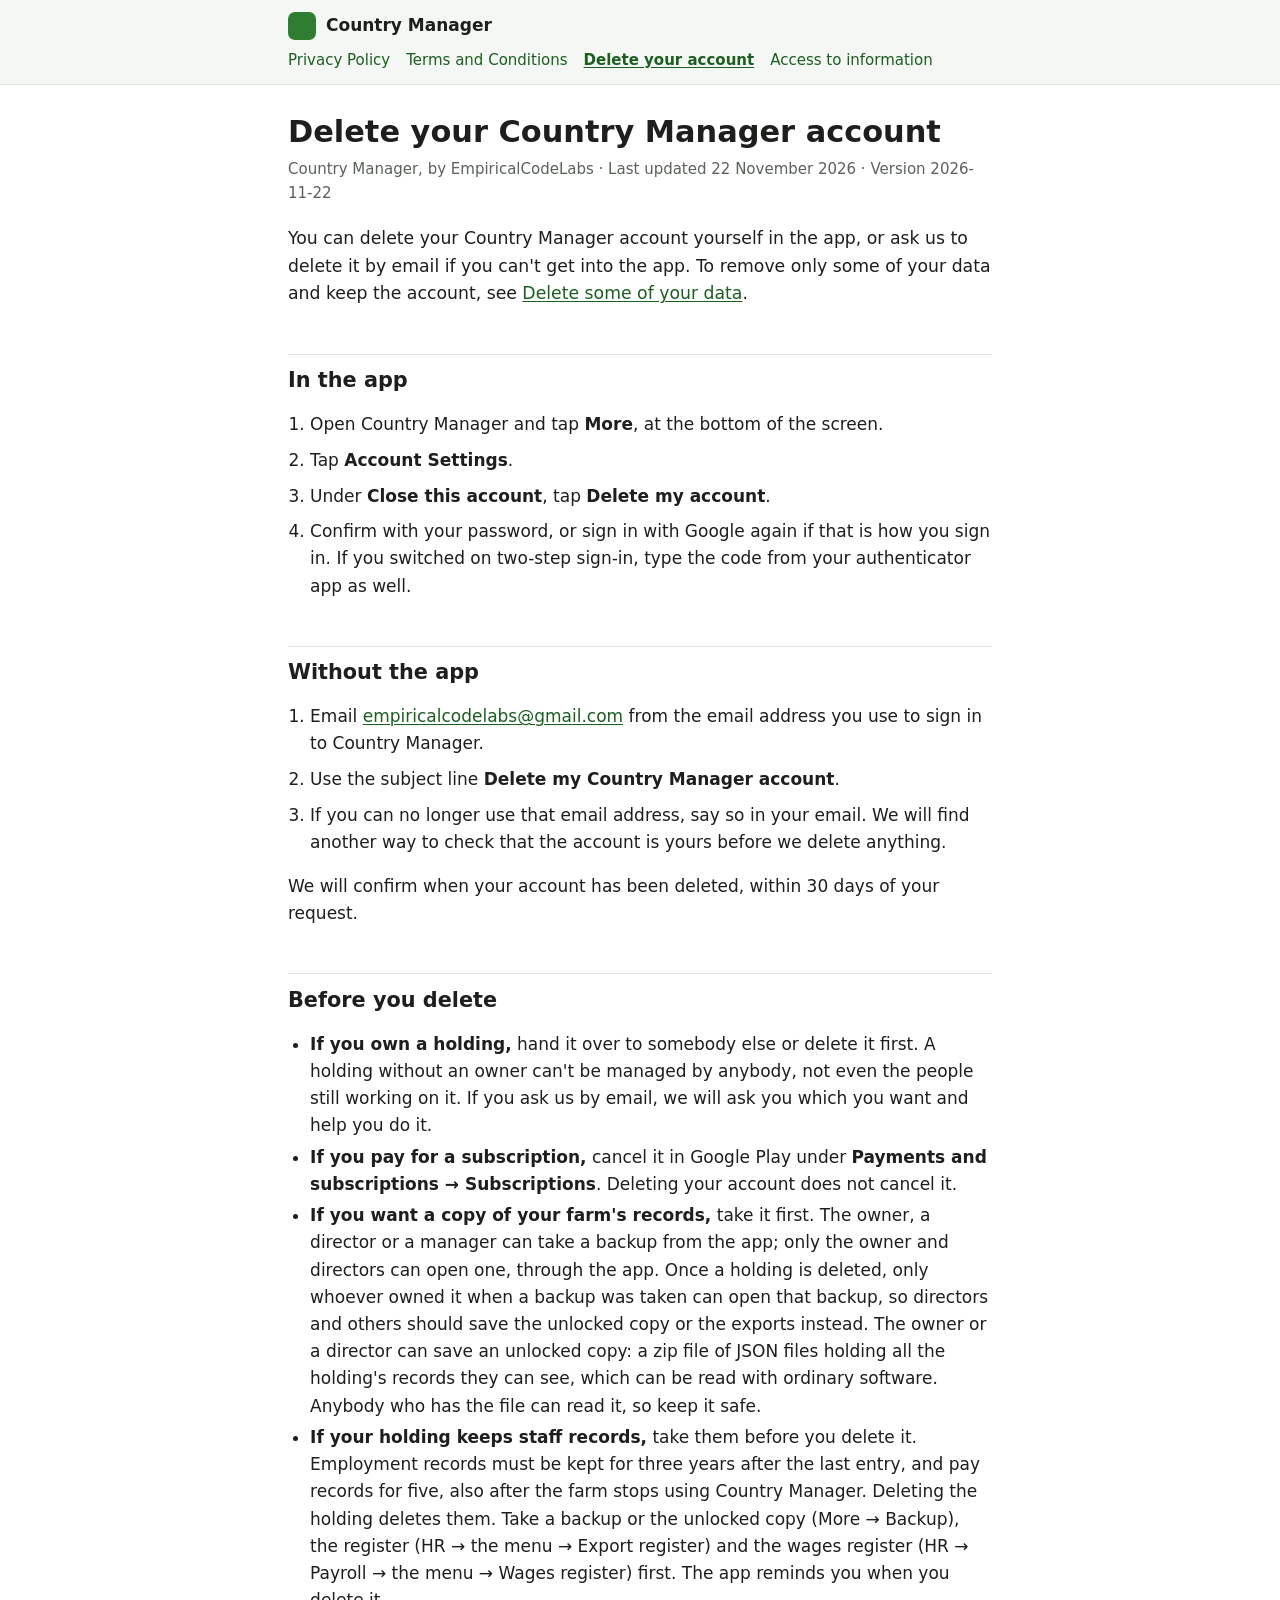
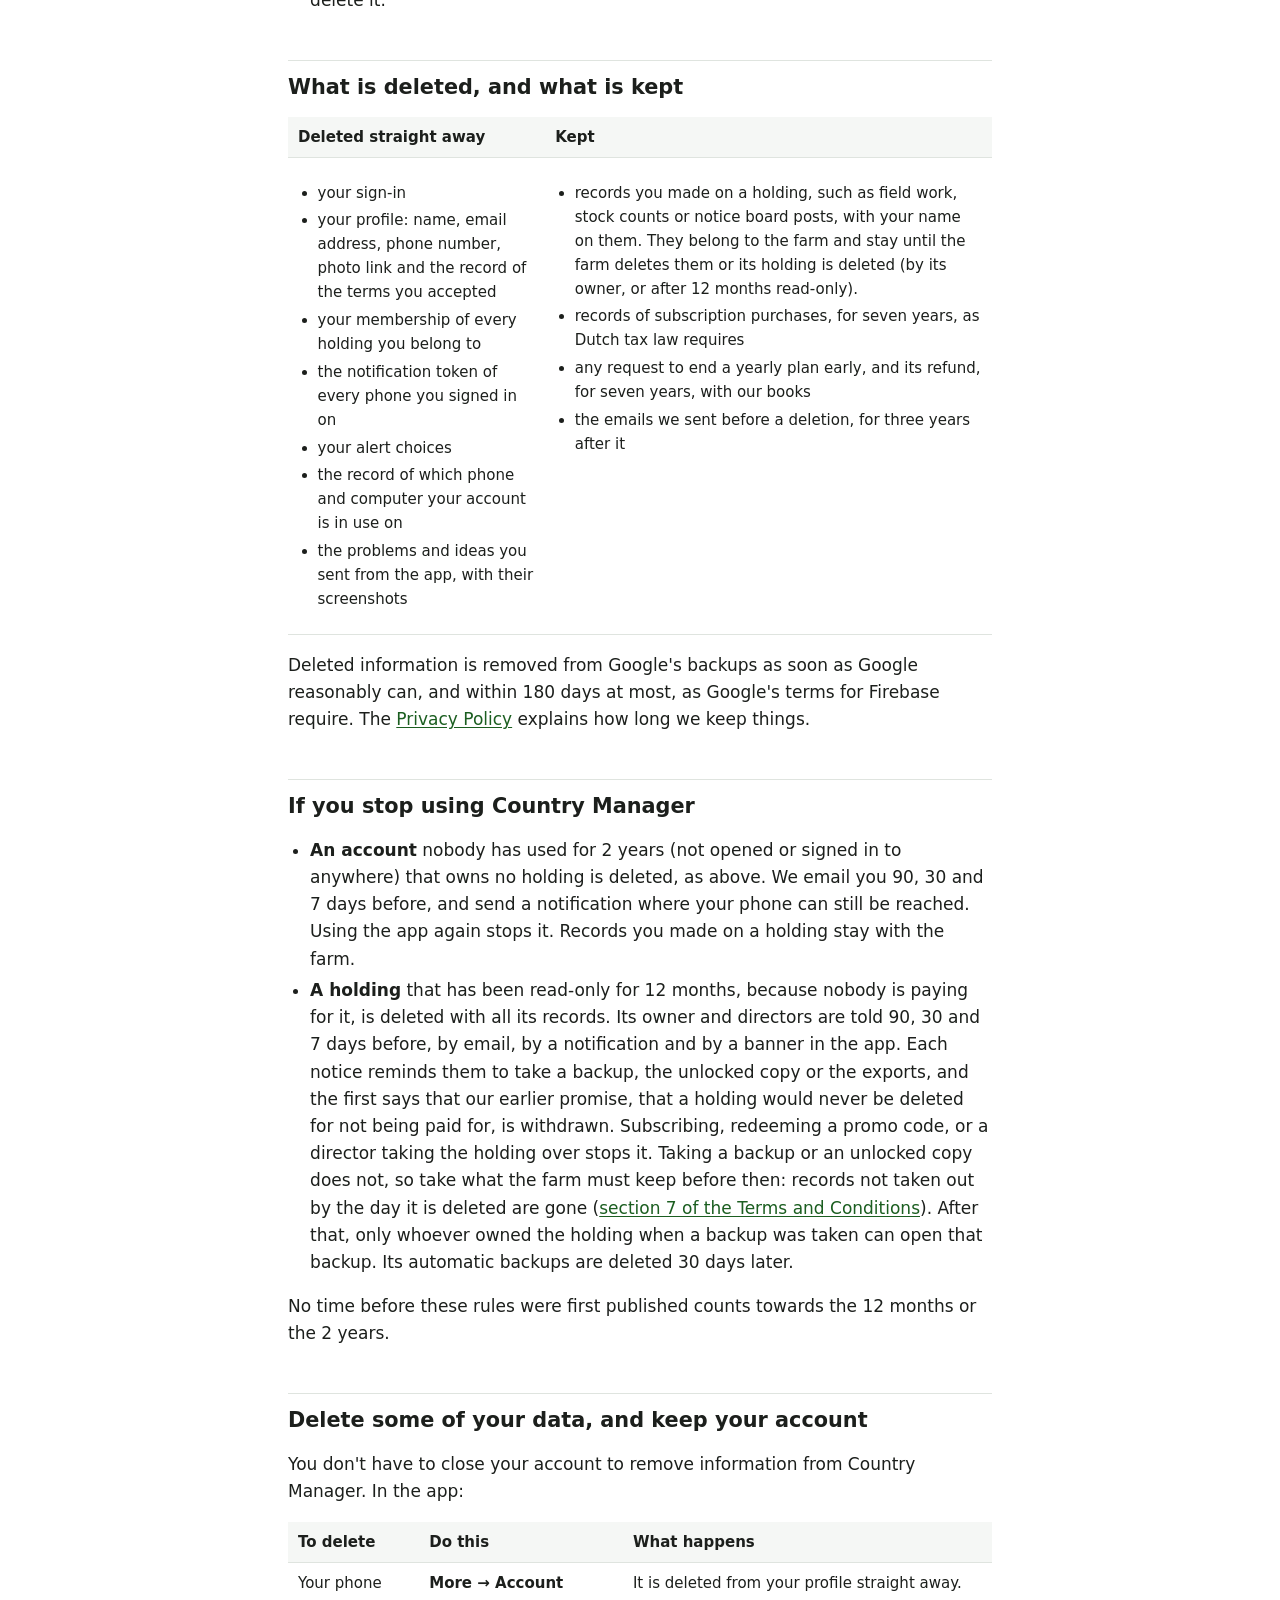
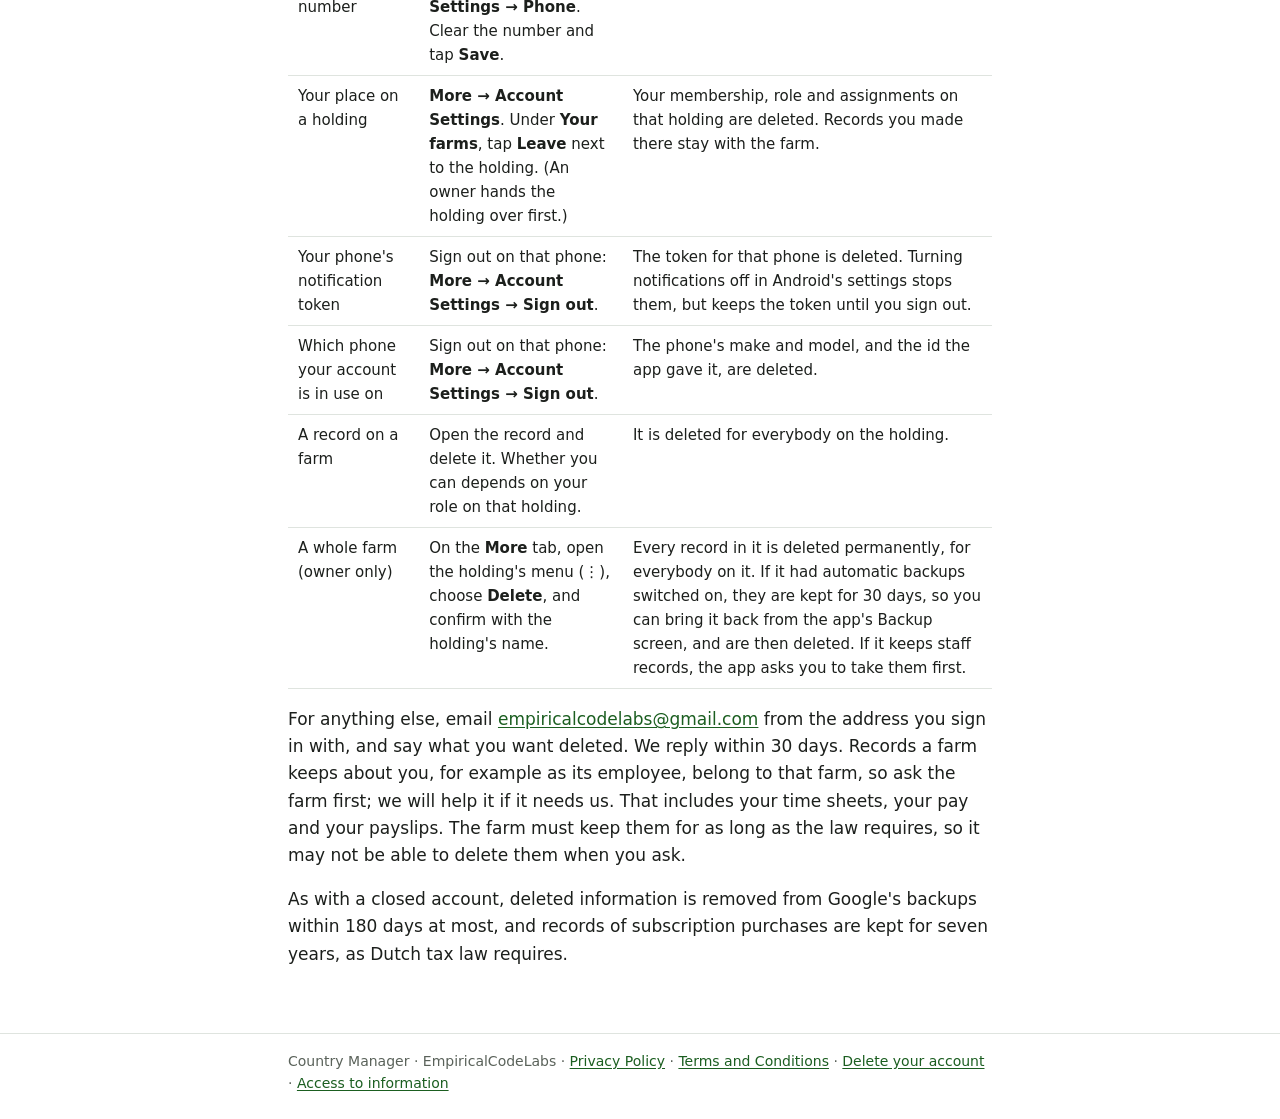
==== commit 9411f02d: "Drafts, Version 2026-11-22: two-step sign-in (not published) Country Manager's Todo §157 stage 6. Te" ====
--- a/delete-account.html
+++ b/delete-account.html
@@ -34,7 +34,8 @@
     <li>Open Country Manager and tap <strong>More</strong>, at the bottom of the screen.</li>
     <li>Tap <strong>Account Settings</strong>.</li>
     <li>Under <strong>Close this account</strong>, tap <strong>Delete my account</strong>.</li>
-    <li>Confirm with your password, or sign in with Google again if that is how you sign in.</li>
+    <li>Confirm with your password, or sign in with Google again if that is how you sign in. If
+      you switched on two-step sign-in, type the code from your authenticator app as well.</li>
   </ol>
 
   <h2 id="by-email">Without the app</h2>
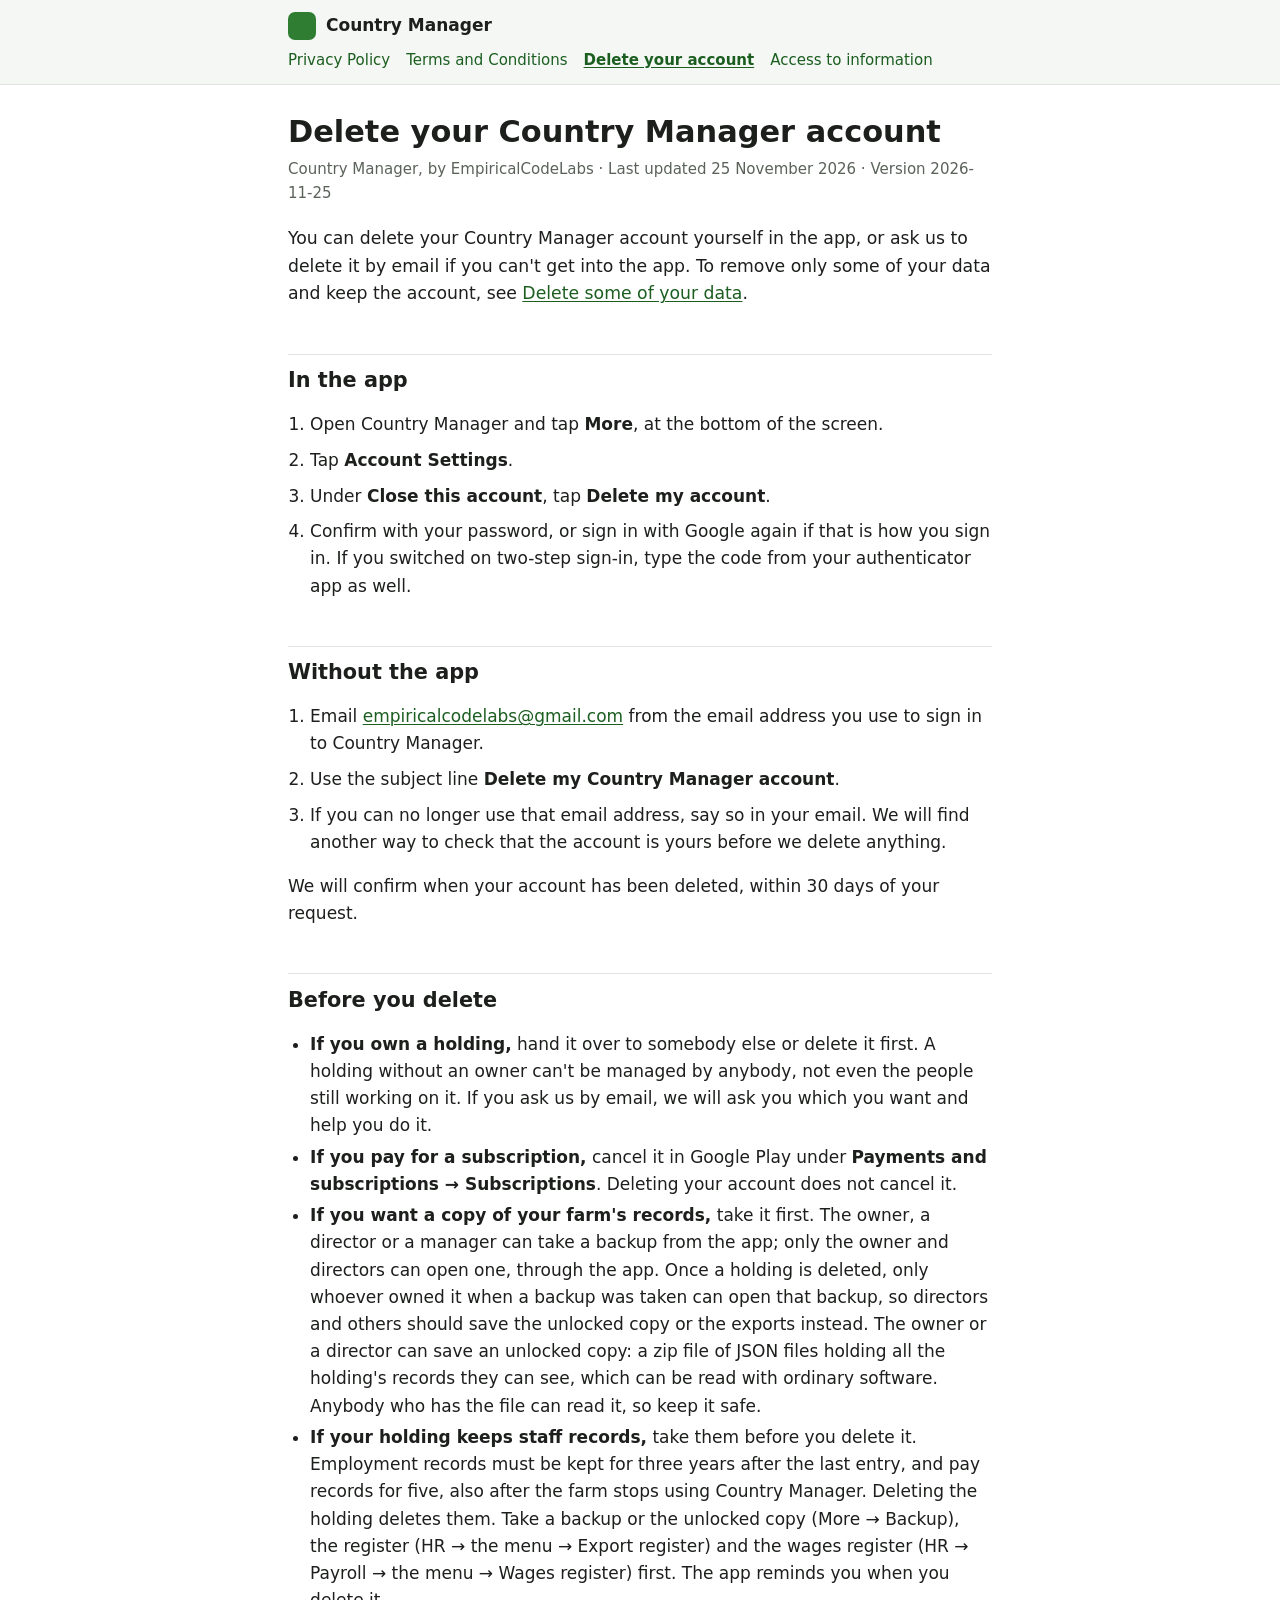
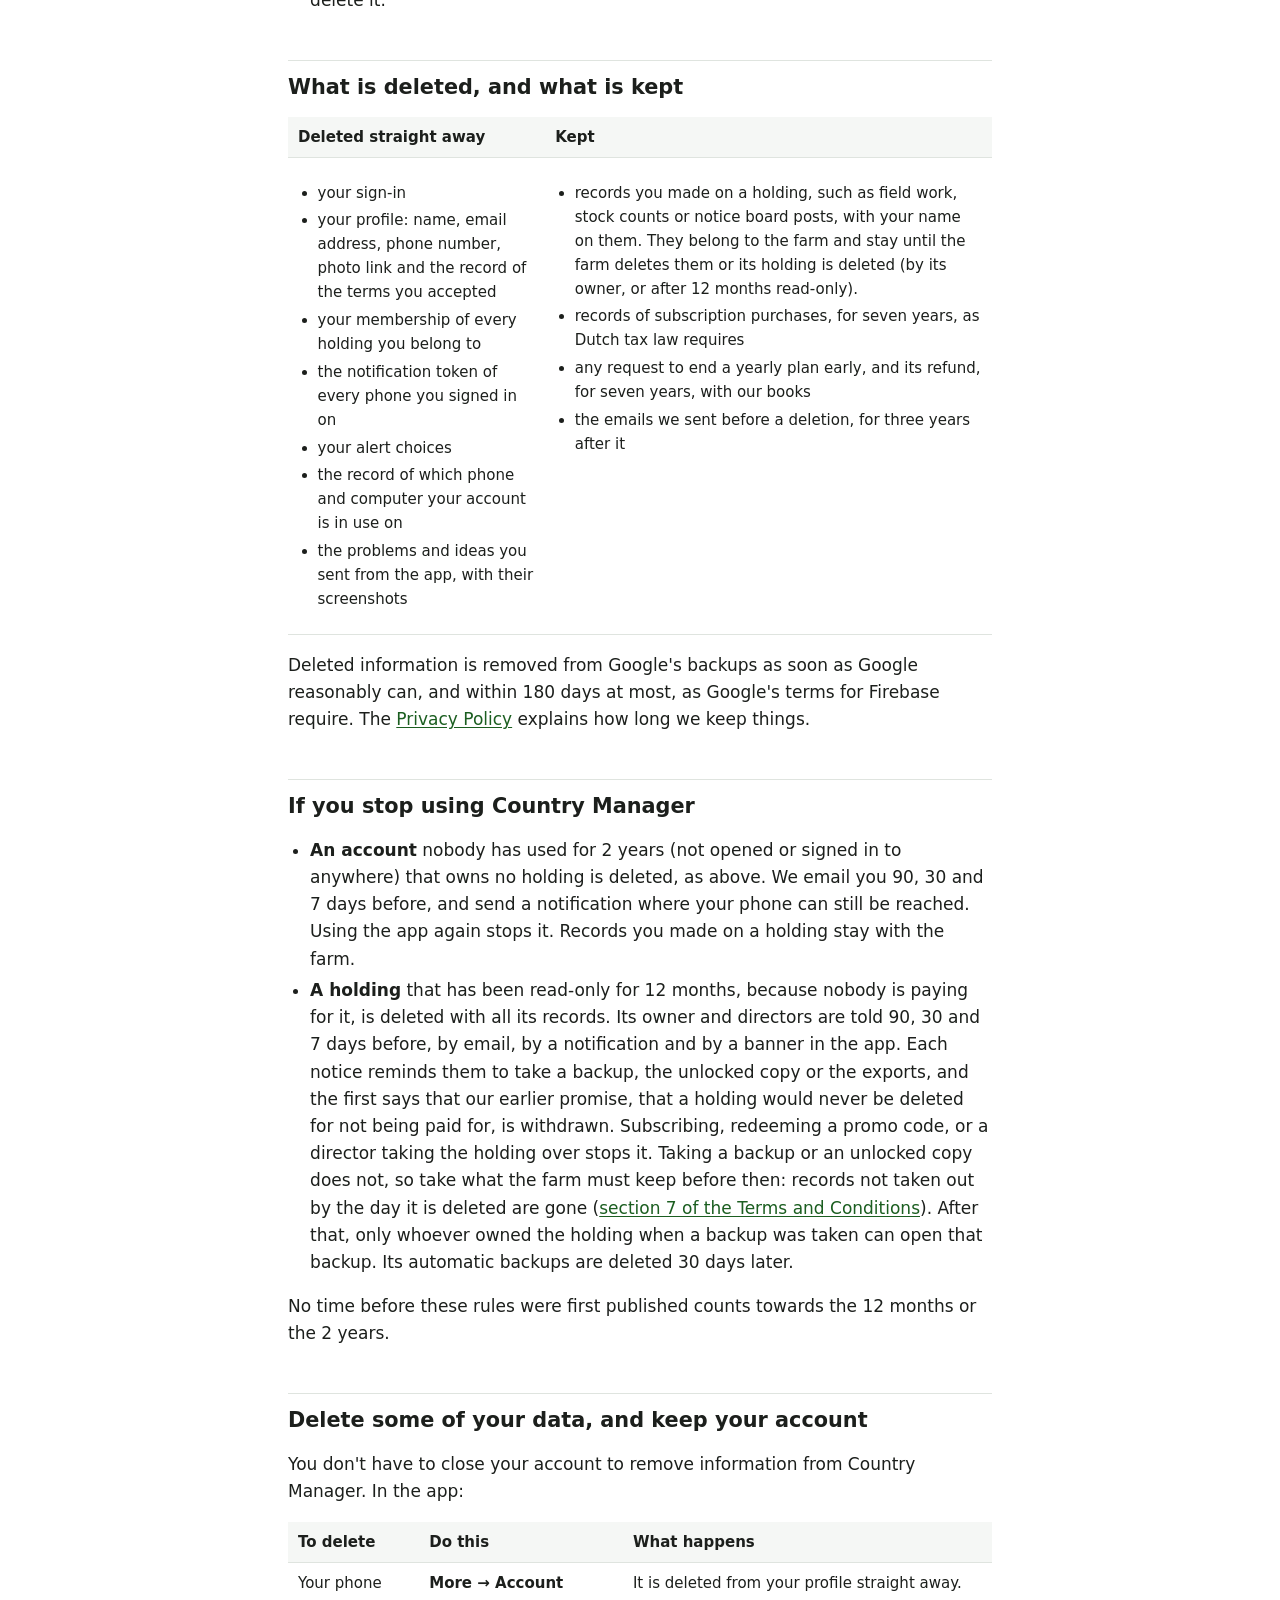
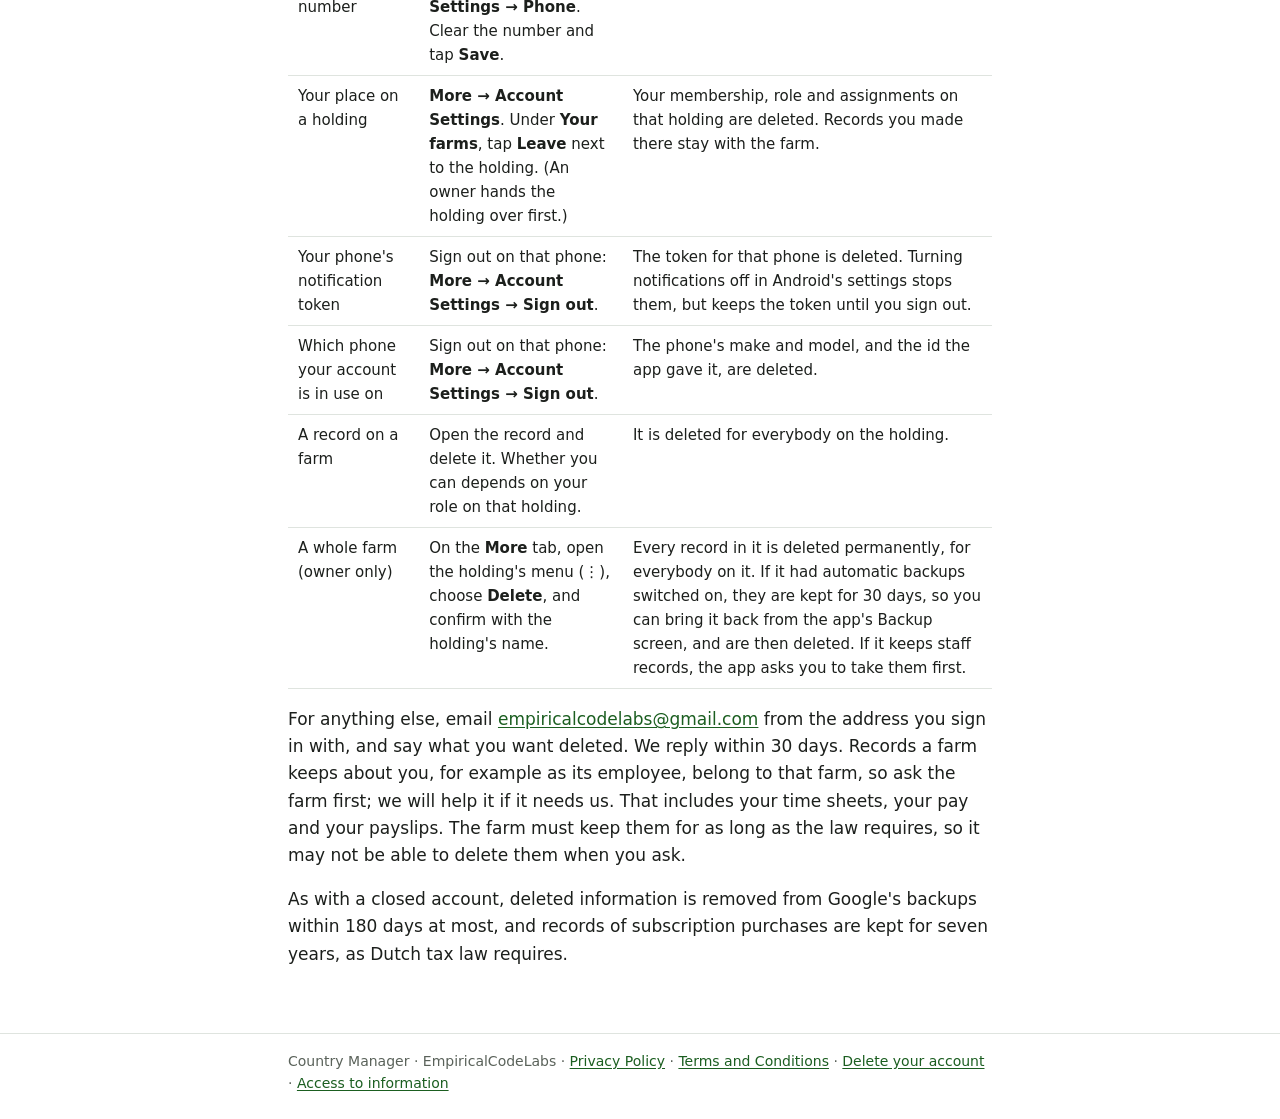
==== commit 61242607: "Re-dated for publishing: Version 2026-11-25, Last updated 25 November 2026 The four pages drafted as" ====
--- a/delete-account.html
+++ b/delete-account.html
@@ -23,7 +23,7 @@
 
 <main>
   <h1>Delete your Country Manager account</h1>
-  <p class="meta">Country Manager, by EmpiricalCodeLabs &middot; Last updated 22 November 2026 &middot; Version 2026-11-22</p>
+  <p class="meta">Country Manager, by EmpiricalCodeLabs &middot; Last updated 25 November 2026 &middot; Version 2026-11-25</p>
 
   <p class="lede">You can delete your Country Manager account yourself in the app, or ask us to
   delete it by email if you can't get into the app. To remove only some of your data and keep
